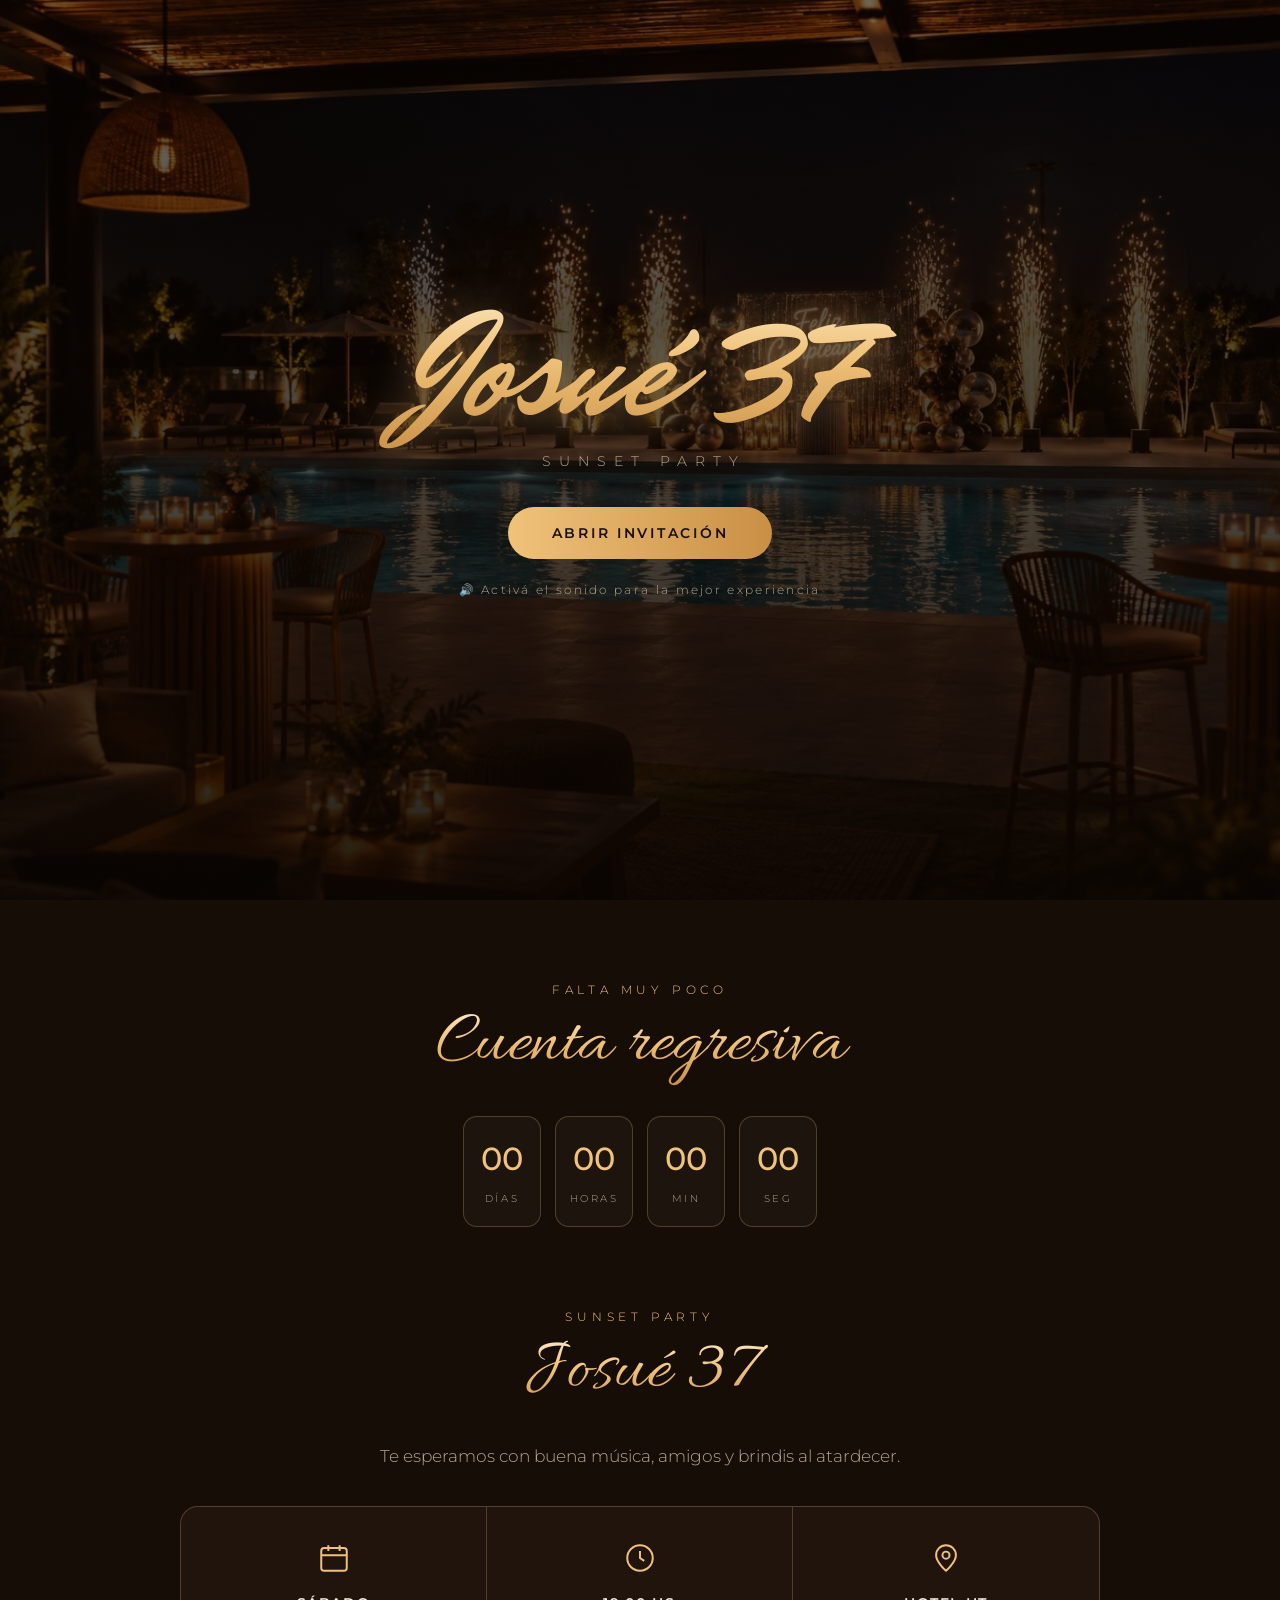
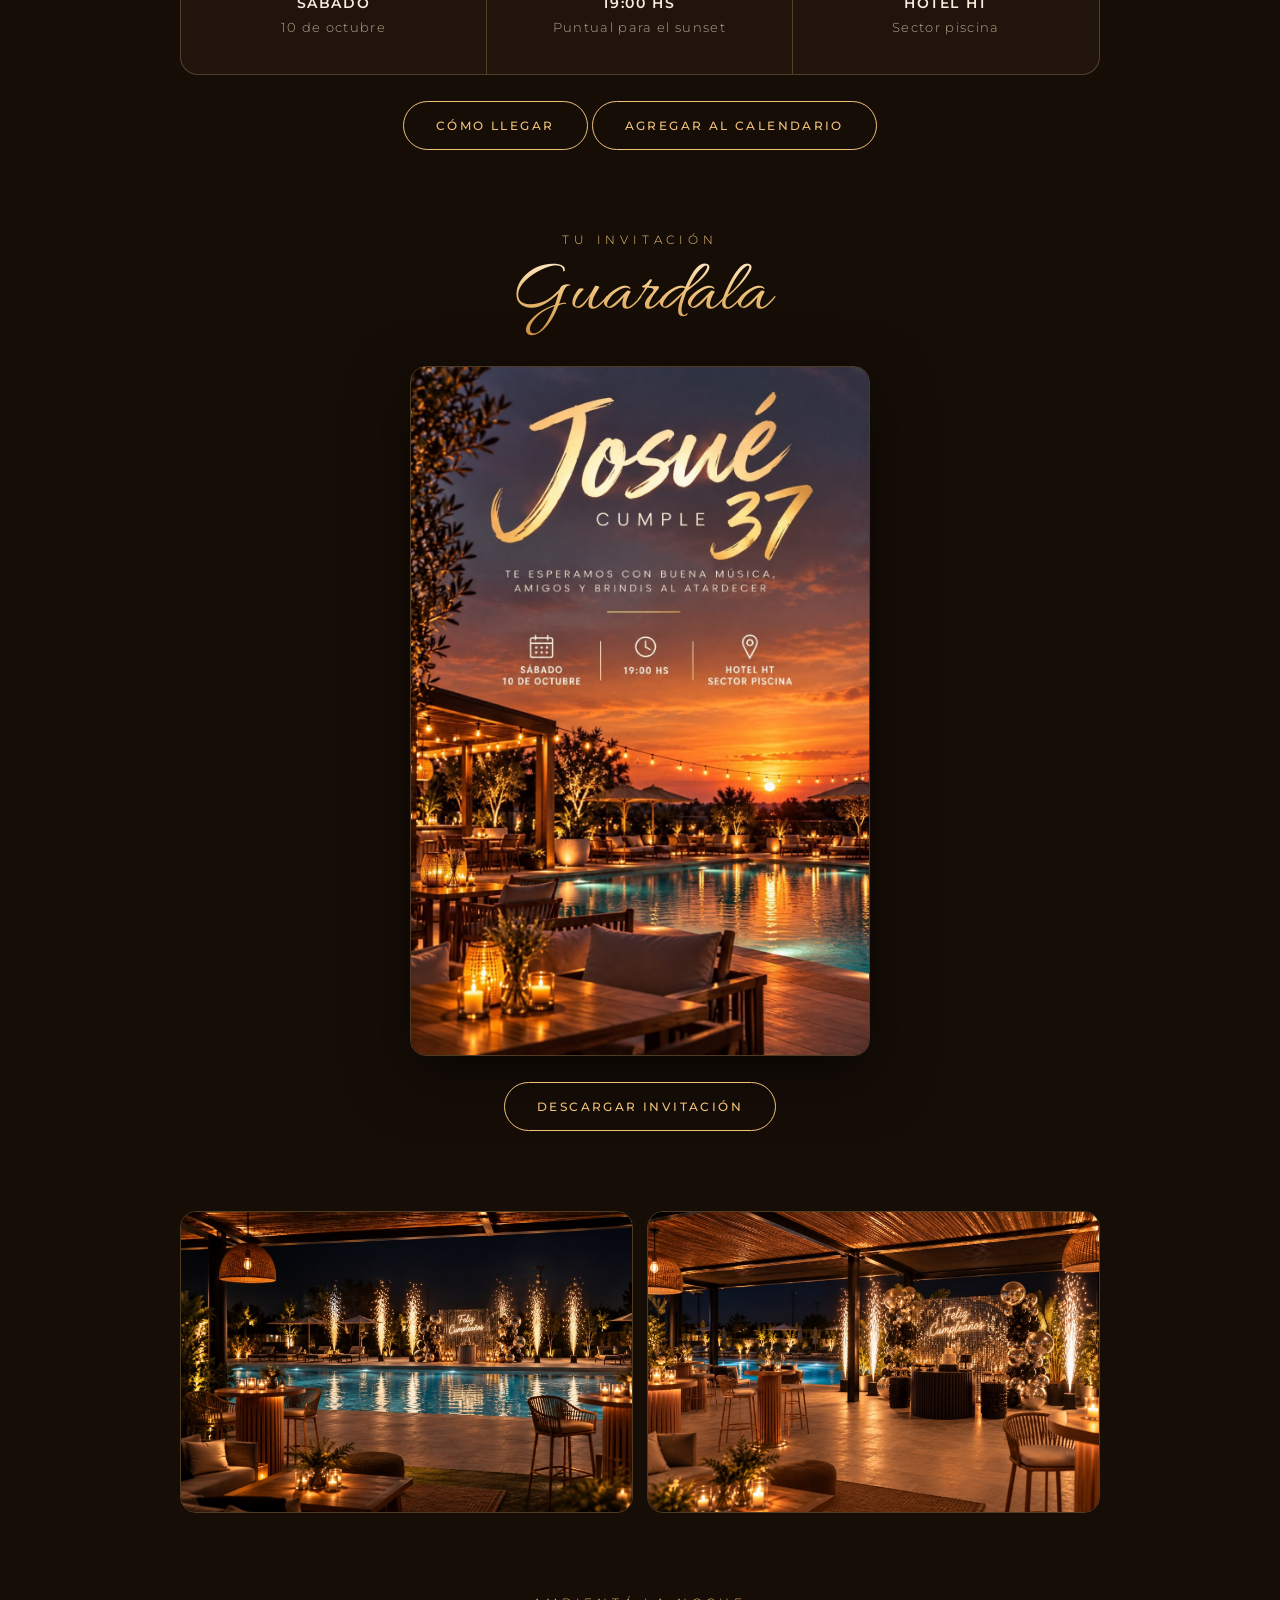
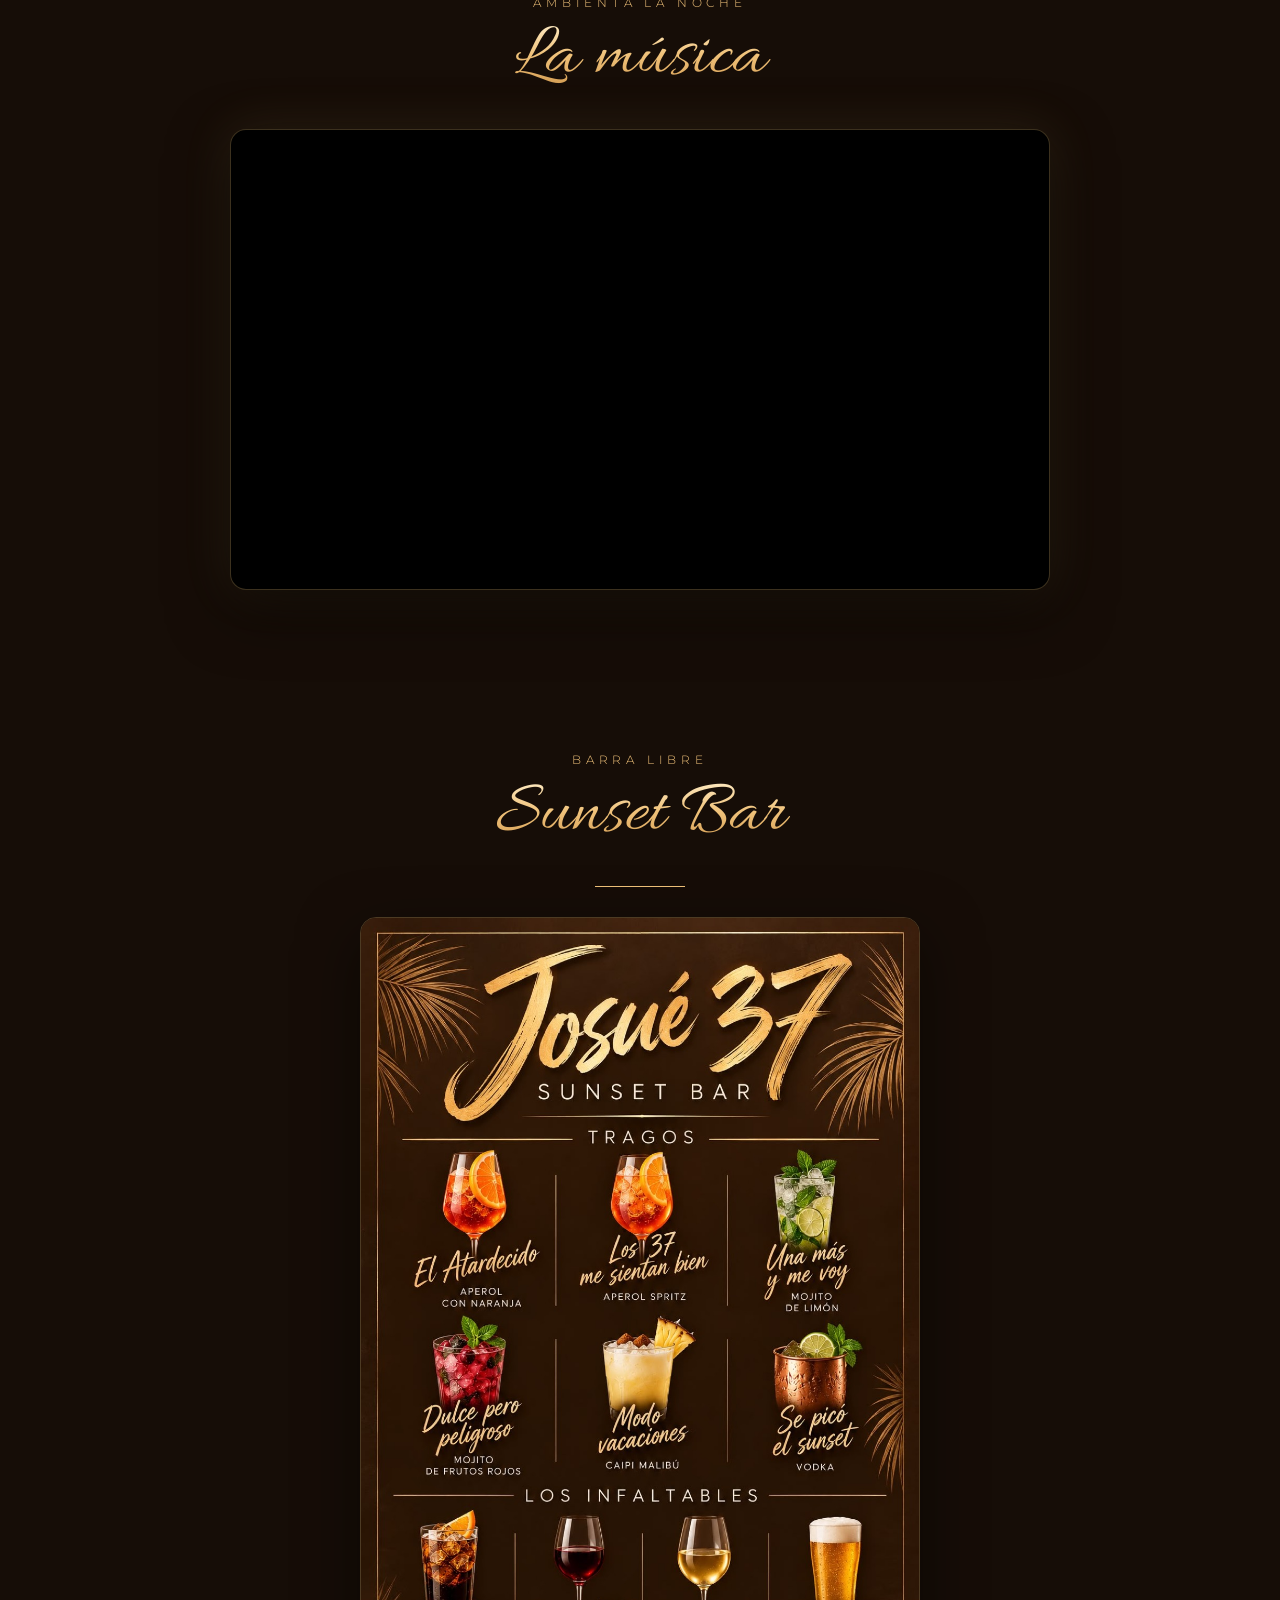
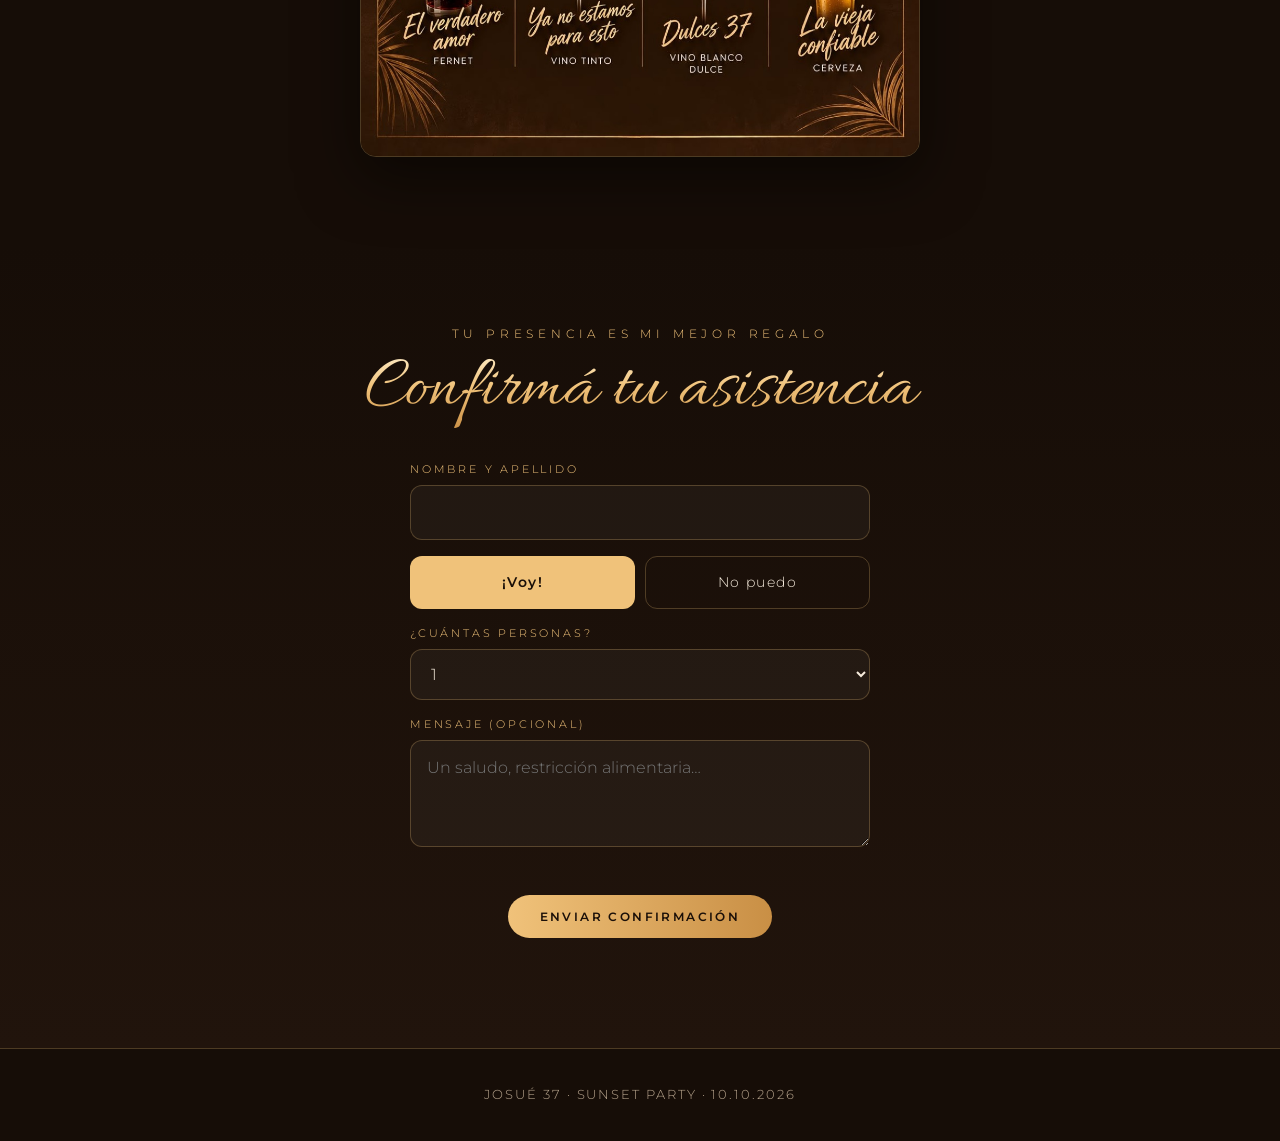
==== index.html @ cd0106f2 "Corrige recorte del título Josué 37 Co-Authored-By: Claude Sonnet 5.5 <noreply@anthropic.com>" ====
<!doctype html>
<html lang="es">
<head>
<meta charset="utf-8">
<meta name="viewport" content="width=device-width,initial-scale=1">
<title>Josué 37 — Sunset Party</title>
<meta name="description" content="Josué cumple 37. Sábado 10 de octubre, 19:00 hs, Hotel HT sector piscina. Confirmá tu asistencia.">
<meta property="og:title" content="Josué cumple 37 · Sunset Party">
<meta property="og:description" content="Sábado 10 de octubre · 19:00 hs · Hotel HT, sector piscina. Buena música, amigos y brindis al atardecer.">
<meta property="og:image" content="https://celebridades.josuezerda.com.ar/img/invitacion.jpg">
<meta name="theme-color" content="#1a0f08">
<link rel="icon" href="img/invitacion.jpg">
<link rel="preconnect" href="https://fonts.googleapis.com">
<link href="https://fonts.googleapis.com/css2?family=Montserrat:wght@300;400;500;600&family=Playfair+Display:ital@1&family=Allura&family=Mr+Dafoe&display=swap" rel="stylesheet">
<style>
:root{--bg:#160d07;--bg2:#21140c;--gold:#f0c27a;--gold2:#c98f45;--tx:#f6ebdc;--mut:#b8a58e;--line:rgba(240,194,122,.25)}
*{box-sizing:border-box;margin:0}
html{scroll-behavior:smooth}
body{background:var(--bg);color:var(--tx);font-family:'Montserrat',sans-serif;font-weight:300;line-height:1.6;overflow-x:hidden}
.script{font-family:'Allura',cursive;font-weight:400}
.gold{background:linear-gradient(180deg,#fff0cf,var(--gold) 45%,var(--gold2));-webkit-background-clip:text;background-clip:text;color:transparent}
.wrap{max-width:960px;margin:0 auto;padding:0 20px}
/* Hero */
.hero{position:relative;min-height:100svh;display:grid;place-items:center;text-align:center;overflow:hidden;background:#000}
.hero .bg{position:absolute;inset:-4%;background:linear-gradient(rgba(10,5,2,.45),rgba(10,5,2,.7)),url(img/pileta.jpg) center/cover;animation:kb 22s ease-in-out infinite alternate}
@keyframes kb{to{transform:scale(1.12) translate(-1.5%,1%)}}
.hero .in{position:relative;padding:20px}
.spark{position:absolute;inset:0;pointer-events:none}
.t1{font-family:'Mr Dafoe',cursive;font-size:clamp(5rem,22vw,11rem);line-height:1;display:inline-block;padding:.3em .45em .15em .3em;margin:-.3em -.45em -.15em -.3em;filter:drop-shadow(0 4px 24px rgba(240,194,122,.45));clip-path:inset(-10% 100% -10% -10%);animation:wipe 2.4s .4s cubic-bezier(.6,.1,.2,1) forwards}
@keyframes wipe{to{clip-path:inset(-10% -10% -10% -10%)}}
.t2{display:inline-block;padding:.2em .4em .2em .3em;margin:-.2em -.4em -.2em -.3em;font-family:'Mr Dafoe',cursive;font-size:clamp(6rem,26vw,13rem);line-height:.7;margin-top:-.05em;opacity:0;transform:scale(2.2) rotate(-8deg);filter:blur(12px);animation:pop 1.2s 2.5s cubic-bezier(.2,.9,.3,1.2) forwards,glow 3.5s 3.8s ease-in-out infinite}
@keyframes pop{to{opacity:1;transform:none;filter:blur(0)}}
@keyframes glow{50%{filter:drop-shadow(0 0 22px rgba(240,194,122,.8))}}
.t3{letter-spacing:.7em;text-transform:uppercase;font-size:clamp(.8rem,3vw,1.1rem);margin-top:26px;opacity:0;animation:fade 1.2s 3.4s forwards}
.t4{max-width:480px;line-height:1.9;margin:14px auto 0;color:var(--mut);letter-spacing:.2em;text-transform:uppercase;font-size:.72rem;opacity:0;animation:fade 1.2s 4s forwards}
@keyframes fade{from{transform:translateY(14px)}to{opacity:1;transform:none}}
.hero .scroll{position:absolute;bottom:18px;left:50%;transform:translateX(-50%);color:var(--gold);font-size:.7rem;letter-spacing:.3em;text-transform:uppercase;animation:bob 2s infinite}
@keyframes bob{50%{transform:translate(-50%,6px)}}
.poster{width:100%;max-width:460px;border-radius:16px;border:1px solid var(--line);box-shadow:0 20px 60px rgba(0,0,0,.55);display:block;margin:0 auto}
@media(prefers-reduced-motion:reduce){.t1,.t2,.t3,.t4,.hero .bg{animation:none;clip-path:none;opacity:1;transform:none;filter:none}}
section{padding:80px 0;text-align:center}
.eyebrow{letter-spacing:.4em;text-transform:uppercase;font-size:.75rem;color:var(--gold)}
h2{font-family:'Allura',cursive;font-weight:400;font-size:clamp(3rem,9vw,4.6rem);line-height:1.1;margin:6px 0 30px}
.line{width:90px;height:1px;background:var(--gold);margin:0 auto 30px}
/* Countdown */
.count{display:flex;justify-content:center;gap:14px;flex-wrap:wrap}
.count div{min-width:78px;padding:16px 8px;border:1px solid var(--line);border-radius:14px;background:rgba(255,255,255,.03)}
.count b{display:block;font-size:2rem;font-weight:500;color:var(--gold)}
.count span{font-size:.65rem;letter-spacing:.25em;text-transform:uppercase;color:var(--mut)}
/* Info */
.info{display:grid;grid-template-columns:repeat(3,1fr);gap:0;border:1px solid var(--line);border-radius:18px;overflow:hidden;background:var(--bg2)}
.info div{padding:34px 16px;border-right:1px solid var(--line)}
.info div:last-child{border:0}
.info svg{width:34px;height:34px;stroke:var(--gold);fill:none;stroke-width:1.4;margin-bottom:10px}
.info b{display:block;font-weight:600;letter-spacing:.12em;text-transform:uppercase;font-size:.85rem}
.info small{color:var(--mut);letter-spacing:.1em}
.btn{display:inline-block;margin-top:26px;padding:14px 32px;border-radius:99px;border:1px solid var(--gold);color:var(--gold);letter-spacing:.2em;text-transform:uppercase;font-size:.75rem;font-weight:500;background:none;cursor:pointer;font-family:inherit;transition:.25s;text-decoration:none}
.btn:hover{background:var(--gold);color:#1a0f08}
.btn.fill{background:linear-gradient(90deg,var(--gold),var(--gold2));color:#1a0f08;border:0;font-weight:600}
.lead{max-width:560px;margin:0 auto;color:var(--mut);font-size:1.05rem}
/* Gallery */
.gal{display:grid;grid-template-columns:1fr 1fr;gap:14px}
.gal img{width:100%;height:100%;object-fit:cover;border-radius:16px;border:1px solid var(--line);aspect-ratio:3/2}
/* Menu */
.menu img{width:100%;max-width:560px;border-radius:16px;border:1px solid var(--line);box-shadow:0 20px 60px rgba(0,0,0,.5);cursor:zoom-in}
/* RSVP */
.rsvp{background:linear-gradient(180deg,var(--bg),var(--bg2))}
form{max-width:460px;margin:0 auto;text-align:left;display:grid;gap:16px}
label{font-size:.7rem;letter-spacing:.25em;text-transform:uppercase;color:var(--gold)}
input,select,textarea{width:100%;margin-top:6px;padding:14px 16px;border-radius:12px;border:1px solid var(--line);background:rgba(255,255,255,.04);color:var(--tx);font:inherit;font-size:1rem}
input:focus,select:focus,textarea:focus{outline:0;border-color:var(--gold)}
select option{background:#21140c}
.hp{position:absolute;left:-9999px}
.seg{display:grid;grid-template-columns:1fr 1fr;gap:10px}
.seg label{margin:0;cursor:pointer}
.seg input{display:none}
.seg span{display:block;text-align:center;padding:14px;border:1px solid var(--line);border-radius:12px;color:var(--tx);letter-spacing:.1em;text-transform:none;font-size:.9rem}
.seg input:checked+span{background:var(--gold);color:#1a0f08;font-weight:600}
#msg{text-align:center;min-height:1.5em;margin-top:6px}
.ok{color:#9be3a8}.err{color:#ff9d8a}
footer{padding:36px 20px;text-align:center;color:var(--mut);font-size:.8rem;letter-spacing:.15em;border-top:1px solid var(--line)}
.rv{opacity:0;transform:translateY(26px);transition:.9s}.rv.on{opacity:1;transform:none}
dialog{border:0;background:transparent;max-width:96vw;max-height:96vh;padding:0}dialog::backdrop{background:rgba(0,0,0,.9)}dialog img{max-width:96vw;max-height:96vh;display:block}
@media(max-width:640px){.info{grid-template-columns:1fr}.info div{border-right:0;border-bottom:1px solid var(--line)}.gal{grid-template-columns:1fr}}

/* Entrada */
body.lock{overflow:hidden}
#gate{position:fixed;inset:0;z-index:100;display:grid;place-items:center;text-align:center;background:linear-gradient(rgba(10,5,2,.6),rgba(10,5,2,.88)),url(img/pileta.jpg) center/cover;transition:opacity 1s,visibility 1s}
#gate.out{opacity:0;visibility:hidden}
#gate .g1{display:inline-block;padding:.2em .4em .1em .3em;margin:-.2em -.4em -.1em -.3em;font-family:'Mr Dafoe';font-size:clamp(4.5rem,20vw,9rem);line-height:1;filter:drop-shadow(0 4px 24px rgba(240,194,122,.45))}
#gate .g2{letter-spacing:.6em;font-size:.85rem;color:var(--mut);text-transform:uppercase;margin:6px 0 34px;padding-left:.6em}
#gate .btn{margin:0;padding:18px 44px;font-size:.85rem;animation:pulse 2.2s infinite}
@keyframes pulse{0%{box-shadow:0 0 0 0 rgba(240,194,122,.55)}70%{box-shadow:0 0 0 22px rgba(240,194,122,0)}100%{box-shadow:0 0 0 0 rgba(240,194,122,0)}}
#gate small{display:block;margin-top:22px;color:var(--mut);font-size:.72rem;letter-spacing:.2em}
body:not(.go) .hero .in *{animation-play-state:paused!important}
body:not(.go) .hero .bg{animation-play-state:paused}
/* Partículas laterales */
#side{position:fixed;inset:0;width:100%;height:100%;pointer-events:none;z-index:5}
/* Video */
.vid{position:relative;max-width:820px;margin:0 auto;aspect-ratio:16/9;border-radius:16px;overflow:hidden;border:1px solid var(--line);box-shadow:0 20px 60px rgba(0,0,0,.55),0 0 50px rgba(240,194,122,.12);background:#000}
.vid #yt,.vid iframe{position:absolute;inset:0;width:100%;height:100%;pointer-events:none}
.vid .shield{position:absolute;inset:0;z-index:5;background:transparent;touch-action:none;-webkit-tap-highlight-color:transparent;cursor:default}
.vid{-webkit-user-select:none;user-select:none;-webkit-touch-callout:none}
/* Botón sonido */
#snd{position:fixed;right:16px;bottom:16px;z-index:60;width:52px;height:52px;border-radius:50%;border:1px solid var(--gold);background:rgba(22,13,7,.78);backdrop-filter:blur(8px);cursor:pointer;display:none;place-items:center;transition:.25s}
#snd.show{display:grid}
#snd:hover{background:var(--gold)}#snd:hover svg{stroke:#1a0f08}
#snd svg{width:24px;height:24px;stroke:var(--gold);fill:none;stroke-width:1.7;stroke-linecap:round;stroke-linejoin:round}
#snd .off{display:none}#snd.muted .on{display:none}#snd.muted .off{display:block}

/* Móvil */
@media(max-width:640px){
 section{padding:56px 0}
 .wrap{padding:0 16px}
 .t1{font-size:clamp(6rem,34vw,9rem)}
 .t2{font-size:clamp(7rem,40vw,11rem)}
 .t3{letter-spacing:.5em;margin-top:18px}
 .t4{font-size:.68rem;letter-spacing:.14em}
 .count{gap:8px;flex-wrap:nowrap}
 .count div{min-width:0;flex:1;padding:14px 4px}
 .count b{font-size:1.6rem}.count span{font-size:.58rem;letter-spacing:.15em}
 .btn{padding:14px 26px}
 .info div{padding:26px 16px}
 .poster{max-width:100%}
 .vid{border-radius:12px}
 #gate .g2{letter-spacing:.45em}
 #gate .btn{padding:18px 38px}
 #snd{right:max(14px,env(safe-area-inset-right));bottom:max(14px,env(safe-area-inset-bottom));width:48px;height:48px}
 footer{padding-bottom:90px}
 h2{margin-bottom:22px}
}
@media(max-width:360px){.count b{font-size:1.35rem}.t4{letter-spacing:.08em}}
.hero{min-height:100vh;min-height:100svh}
body{-webkit-text-size-adjust:100%}
</style>
</head>
<body class="lock">
<div id="gate">
  <div>
    <div class="g1 gold">Josué 37</div>
    <div class="g2">Sunset Party</div>
    <button class="btn fill" id="open" type="button">Abrir invitación</button>
    <small>🔊 Activá el sonido para la mejor experiencia</small>
  </div>
</div>
<canvas id="side"></canvas>
<button id="snd" type="button" aria-label="Silenciar o activar sonido">
  <svg class="on" viewBox="0 0 24 24"><path d="M11 5 6 9H3v6h3l5 4z"/><path d="M15.5 8.5a5 5 0 0 1 0 7M18.5 5.5a9 9 0 0 1 0 13"/></svg>
  <svg class="off" viewBox="0 0 24 24"><path d="M11 5 6 9H3v6h3l5 4z"/><path d="m22 9-6 6m0-6 6 6"/></svg>
</button>

<header class="hero">
  <div class="bg"></div><canvas class="spark" id="spark"></canvas>
  <div class="in">
    <h1 style="font-weight:400">
      <span class="t1 gold">Josué</span>
      <span class="t2 gold">37</span>
    </h1>
    <div class="t3">Cumple</div>
    <div class="t4">Sábado 10 de octubre · 19:00 hs<br>Hotel HT · Sector piscina</div>
  </div>
  <div class="scroll">Deslizá ↓</div>
</header>

<section class="rv">
  <div class="wrap">
    <div class="eyebrow">Falta muy poco</div>
    <h2 class="gold">Cuenta regresiva</h2>
    <div class="count" id="count"><div><b>--</b><span>días</span></div><div><b>--</b><span>horas</span></div><div><b>--</b><span>min</span></div><div><b>--</b><span>seg</span></div></div>
  </div>
</section>

<section class="rv" style="padding-top:0">
  <div class="wrap">
    <div class="eyebrow">Sunset Party</div>
    <h2 class="gold">Josué 37</h2>
    <p class="lead" style="margin-bottom:36px">Te esperamos con buena música, amigos y brindis al atardecer.</p>
    <div class="info">
      <div><svg viewBox="0 0 24 24"><rect x="3" y="5" width="18" height="16" rx="2"/><path d="M3 10h18M8 3v4M16 3v4"/></svg><b>Sábado</b><small>10 de octubre</small></div>
      <div><svg viewBox="0 0 24 24"><circle cx="12" cy="12" r="9"/><path d="M12 7v5l3 2"/></svg><b>19:00 hs</b><small>Puntual para el sunset</small></div>
      <div><svg viewBox="0 0 24 24"><path d="M12 21s7-6.2 7-11a7 7 0 0 0-14 0c0 4.8 7 11 7 11z"/><circle cx="12" cy="10" r="2.5"/></svg><b>Hotel HT</b><small>Sector piscina</small></div>
    </div>
    <a class="btn" href="https://www.google.com/maps/search/?api=1&query=Hotel+HT+Santiago+del+Estero" target="_blank" rel="noopener">Cómo llegar</a>
    <a class="btn" id="cal" href="#">Agregar al calendario</a>
  </div>
</section>

<section class="rv" style="padding-top:0">
  <div class="wrap">
    <div class="eyebrow">Tu invitación</div>
    <h2 class="gold">Guardala</h2>
    <img class="poster" src="img/invitacion.jpg" alt="Invitación: Josué cumple 37, sábado 10 de octubre, 19:00 hs, Hotel HT sector piscina">
    <a class="btn" href="img/invitacion.jpg" download="invitacion-josue-37.jpg">Descargar invitación</a>
  </div>
</section>

<section class="rv" style="padding-top:0">
  <div class="wrap">
    <div class="gal"><img src="img/pileta.jpg" alt="Sector piscina de noche" loading="lazy"><img src="img/salon.jpg" alt="Ambientación del cumpleaños" loading="lazy"></div>
  </div>
</section>

<section class="rv" style="padding-top:0">
  <div class="wrap">
    <div class="eyebrow">Ambientá la noche</div>
    <h2 class="gold">La música</h2>
    <div class="vid" id="vidbox" aria-hidden="true"><div id="yt"></div><div class="shield" id="shield"></div></div>
  </div>
</section>

<section class="rv menu">
  <div class="wrap">
    <div class="eyebrow">Barra libre</div>
    <h2 class="gold">Sunset Bar</h2>
    <div class="line"></div>
    <img src="img/menu.jpg" alt="Carta de tragos del Sunset Bar" id="menuimg" loading="lazy">
  </div>
</section>

<section class="rv rsvp" id="rsvp">
  <div class="wrap">
    <div class="eyebrow">Tu presencia es mi mejor regalo</div>
    <h2 class="gold">Confirmá tu asistencia</h2>
    <form id="f" novalidate>
      <div class="hp"><label>No completar<input name="web" tabindex="-1" autocomplete="off"></label></div>
      <label>Nombre y apellido<input name="nombre" required maxlength="80" autocomplete="name"></label>
      <div class="seg">
        <label><input type="radio" name="asiste" value="si" checked><span>¡Voy!</span></label>
        <label><input type="radio" name="asiste" value="no"><span>No puedo</span></label>
      </div>
      <label id="gl">¿Cuántas personas?
        <select name="personas"><option>1</option><option>2</option><option>3</option><option>4</option><option>5</option></select>
      </label>
      <label>Mensaje (opcional)<textarea name="mensaje" rows="3" maxlength="300" placeholder="Un saludo, restricción alimentaria…"></textarea></label>
      <div style="text-align:center"><button class="btn fill" id="send" type="submit">Enviar confirmación</button><div id="msg" role="status"></div></div>
    </form>
  </div>
</section>

<footer>JOSUÉ 37 · SUNSET PARTY · 10.10.2026</footer>
<dialog id="dlg"><img id="dimg" alt=""></dialog>

<script>
const T=new Date('2026-10-10T19:00:00-03:00');
const cEl=document.querySelectorAll('#count b');
function tick(){let d=Math.max(0,T-Date.now());const v=[d/864e5,d/36e5%24,d/6e4%60,d/1e3%60].map(x=>String(Math.floor(x)).padStart(2,'0'));cEl.forEach((e,i)=>e.textContent=v[i])}
tick();setInterval(tick,1000);
// ===== Entrada + música =====
const VID='FxDMMeWK1ZE',START=0;let yt=null,ytReady=false,wantPlay=false;
const tag=document.createElement('script');tag.src='https://www.youtube.com/iframe_api';document.head.appendChild(tag);
window.onYouTubeIframeAPIReady=()=>{yt=new YT.Player('yt',{videoId:VID,playerVars:{controls:0,disablekb:1,fs:0,rel:0,modestbranding:1,iv_load_policy:3,playsinline:1,start:START,loop:1,playlist:VID,cc_load_policy:0},
events:{onReady:()=>{ytReady=true;const fr=document.querySelector('#vidbox iframe');if(fr){fr.setAttribute('tabindex','-1');fr.setAttribute('aria-hidden','true')}if(wantPlay){yt.unMute();yt.playVideo()}},onError:()=>{document.getElementById('vidbox').closest('section').style.display='none';snd.classList.remove('show')},
onStateChange:e=>{if(wantPlay&&(e.data===YT.PlayerState.PAUSED||e.data===YT.PlayerState.ENDED))yt.playVideo()}}})};
const snd=document.getElementById('snd');
// Bloqueo total del video: ningún toque llega al reproductor ni al resto de la página
const sh=document.getElementById('shield');
['click','dblclick','mousedown','mouseup','touchstart','touchend','touchmove','pointerdown','pointerup','contextmenu','dragstart'].forEach(ev=>sh.addEventListener(ev,e=>{e.preventDefault();e.stopPropagation()},{passive:false}));
// El video siempre se reproduce: si se pausa, termina o el navegador lo frena, se retoma
const keep=()=>{if(!wantPlay||!ytReady)return;try{const s=yt.getPlayerState();if(s!==YT.PlayerState.PLAYING&&s!==YT.PlayerState.BUFFERING)yt.playVideo()}catch(e){}};
setInterval(keep,1200);document.addEventListener('visibilitychange',()=>{if(!document.hidden)keep()});
document.getElementById('open').addEventListener('click',()=>{
  wantPlay=true;if(ytReady){yt.unMute();yt.setVolume(80);yt.playVideo()}
  document.body.classList.remove('lock');document.body.classList.add('go');
  document.getElementById('gate').classList.add('out');snd.classList.add('show');burst();
});
snd.addEventListener('click',()=>{if(!ytReady)return;const m=yt.isMuted();m?yt.unMute():yt.mute();snd.classList.toggle('muted',!m)});
// ===== Partículas doradas laterales =====
const sc=document.getElementById('side'),sx=sc.getContext('2d');let SW,SH,SP=[],B=[];
const sr=()=>{const d=devicePixelRatio||1;SW=innerWidth;SH=innerHeight;sc.width=SW*d;sc.height=SH*d;sx.setTransform(d,0,0,d,0,0)};sr();addEventListener('resize',sr);
const edge=()=>{const l=Math.random()<.5,w=Math.min(SW*.22,220);return {x:l?Math.random()*w:SW-Math.random()*w,y:SH+Math.random()*40,v:.35+Math.random()*1.1,r:.7+Math.random()*2.2,a:Math.random()*6,s:Math.random()<.18}};
const nP=SW<700?28:55;for(let i=0;i<nP;i++){const p=edge();p.y=Math.random()*SH;SP.push(p)}
function burst(){for(let i=0;i<90;i++){const a=Math.random()*Math.PI*2,v=2+Math.random()*7;B.push({x:SW/2,y:SH/2,vx:Math.cos(a)*v,vy:Math.sin(a)*v-2,l:1,r:1+Math.random()*2.4})}}
function star(x,y,r,al){sx.fillStyle=`rgba(255,240,207,${al})`;sx.beginPath();sx.moveTo(x,y-r*3);sx.lineTo(x+r*.6,y-r*.6);sx.lineTo(x+r*3,y);sx.lineTo(x+r*.6,y+r*.6);sx.lineTo(x,y+r*3);sx.lineTo(x-r*.6,y+r*.6);sx.lineTo(x-r*3,y);sx.lineTo(x-r*.6,y-r*.6);sx.fill()}
(function loop(){sx.clearRect(0,0,SW,SH);
for(const p of SP){p.y-=p.v;p.a+=.03;p.x+=Math.sin(p.a)*.35;if(p.y<-20)Object.assign(p,edge());const al=.25+.55*Math.abs(Math.sin(p.a));
 if(p.s)star(p.x,p.y,p.r,al);else{sx.fillStyle=`rgba(240,194,122,${al})`;sx.shadowColor='rgba(240,194,122,.8)';sx.shadowBlur=8;sx.beginPath();sx.arc(p.x,p.y,p.r,0,7);sx.fill();sx.shadowBlur=0}}
for(let i=B.length-1;i>=0;i--){const b=B[i];b.x+=b.vx;b.y+=b.vy;b.vy+=.12;b.vx*=.985;b.l-=.012;if(b.l<=0){B.splice(i,1);continue}sx.fillStyle=`rgba(240,194,122,${b.l})`;sx.beginPath();sx.arc(b.x,b.y,b.r,0,7);sx.fill()}
requestAnimationFrame(loop)})();
// Chispas doradas
(()=>{const c=document.getElementById('spark'),x=c.getContext('2d');let W,H,P=[];
const rs=()=>{W=c.width=c.offsetWidth;H=c.height=c.offsetHeight};rs();addEventListener('resize',rs);
const mk=()=>({x:Math.random()*W,y:H+10,v:.4+Math.random()*1.2,r:.6+Math.random()*1.8,a:Math.random()*6});
for(let i=0;i<60;i++){const p=mk();p.y=Math.random()*H;P.push(p)}
(function f(){x.clearRect(0,0,W,H);for(const p of P){p.y-=p.v;p.a+=.03;p.x+=Math.sin(p.a)*.4;if(p.y<-10)Object.assign(p,mk());
x.fillStyle=`rgba(240,194,122,${.25+.5*Math.abs(Math.sin(p.a))})`;x.beginPath();x.arc(p.x,p.y,p.r,0,7);x.fill()}requestAnimationFrame(f)})()})();
// Calendario (.ics)
document.getElementById('cal').addEventListener('click',e=>{e.preventDefault();
const ics=['BEGIN:VCALENDAR','VERSION:2.0','BEGIN:VEVENT','DTSTART:20261010T220000Z','DTEND:20261011T040000Z','SUMMARY:Josué 37 · Sunset Party','LOCATION:Hotel HT - Sector piscina','DESCRIPTION:Buena música, amigos y brindis al atardecer.','END:VEVENT','END:VCALENDAR'].join('\r\n');
const a=document.createElement('a');a.href=URL.createObjectURL(new Blob([ics],{type:'text/calendar'}));a.download='josue-37.ics';a.click()});
// Zoom carta
document.getElementById('menuimg').onclick=e=>{dimg.src=e.target.src;dlg.showModal()};dlg.onclick=()=>dlg.close();
// Form
const f=document.getElementById('f'),msg=document.getElementById('msg'),btn=document.getElementById('send');
f.asiste.forEach?.call(f.asiste,r=>r.addEventListener('change',()=>gl.style.display=f.asiste.value==='no'?'none':''));
f.addEventListener('submit',async e=>{e.preventDefault();
if(!f.nombre.value.trim()){msg.className='err';msg.textContent='Escribí tu nombre.';return}
btn.disabled=true;msg.className='';msg.textContent='Enviando…';
try{const r=await fetch('/api/rsvp',{method:'POST',headers:{'Content-Type':'application/json'},body:JSON.stringify(Object.fromEntries(new FormData(f)))});
const j=await r.json();if(!r.ok)throw new Error(j.error||'Error');
msg.className='ok';msg.textContent=f.asiste.value==='si'?'¡Confirmado! Te esperamos 🥂':'Gracias por avisar. ¡Te vamos a extrañar!';f.reset()}
catch(err){msg.className='err';msg.textContent='No se pudo enviar. Probá de nuevo en un momento.';btn.disabled=false}});
// Reveal
const io=new IntersectionObserver(es=>es.forEach(x=>{if(x.isIntersecting){x.target.classList.add('on');io.unobserve(x.target)}}),{threshold:.12});
document.querySelectorAll('.rv').forEach(el=>io.observe(el));
</script>
</body>
</html>
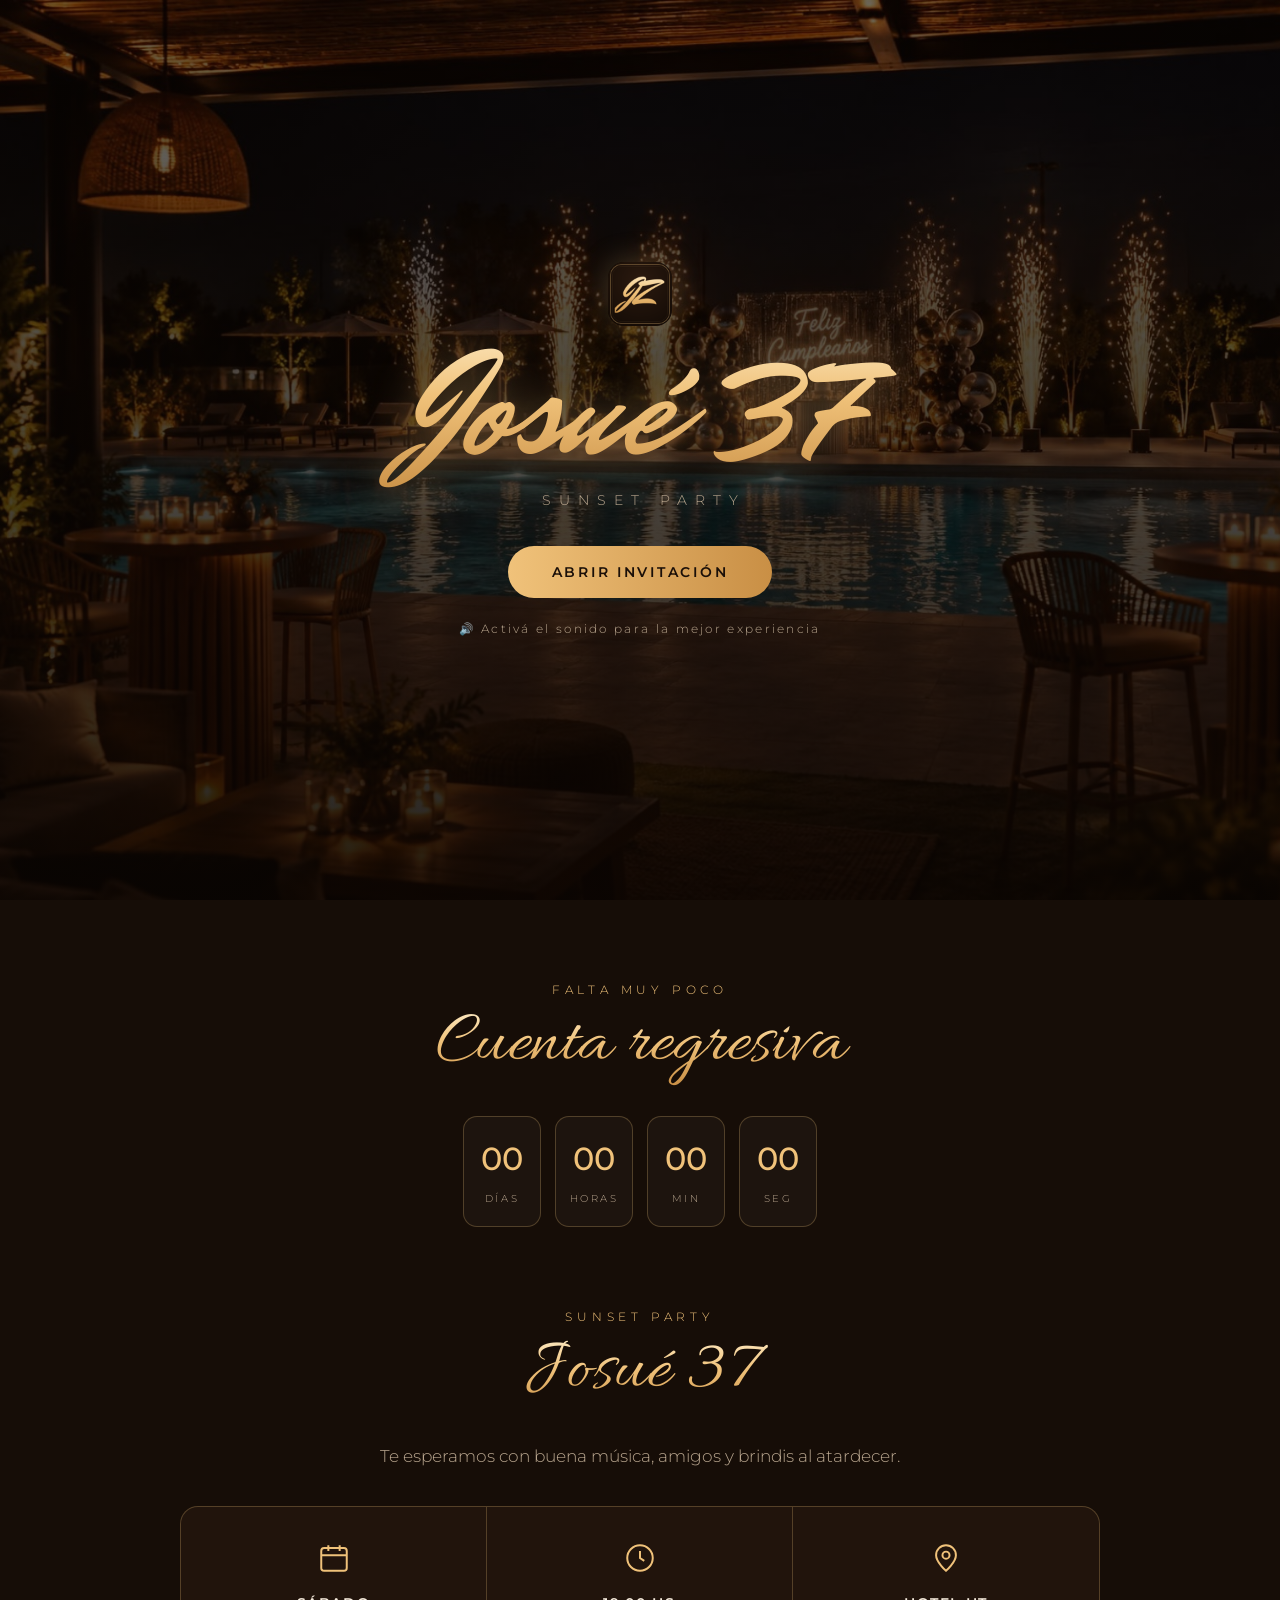
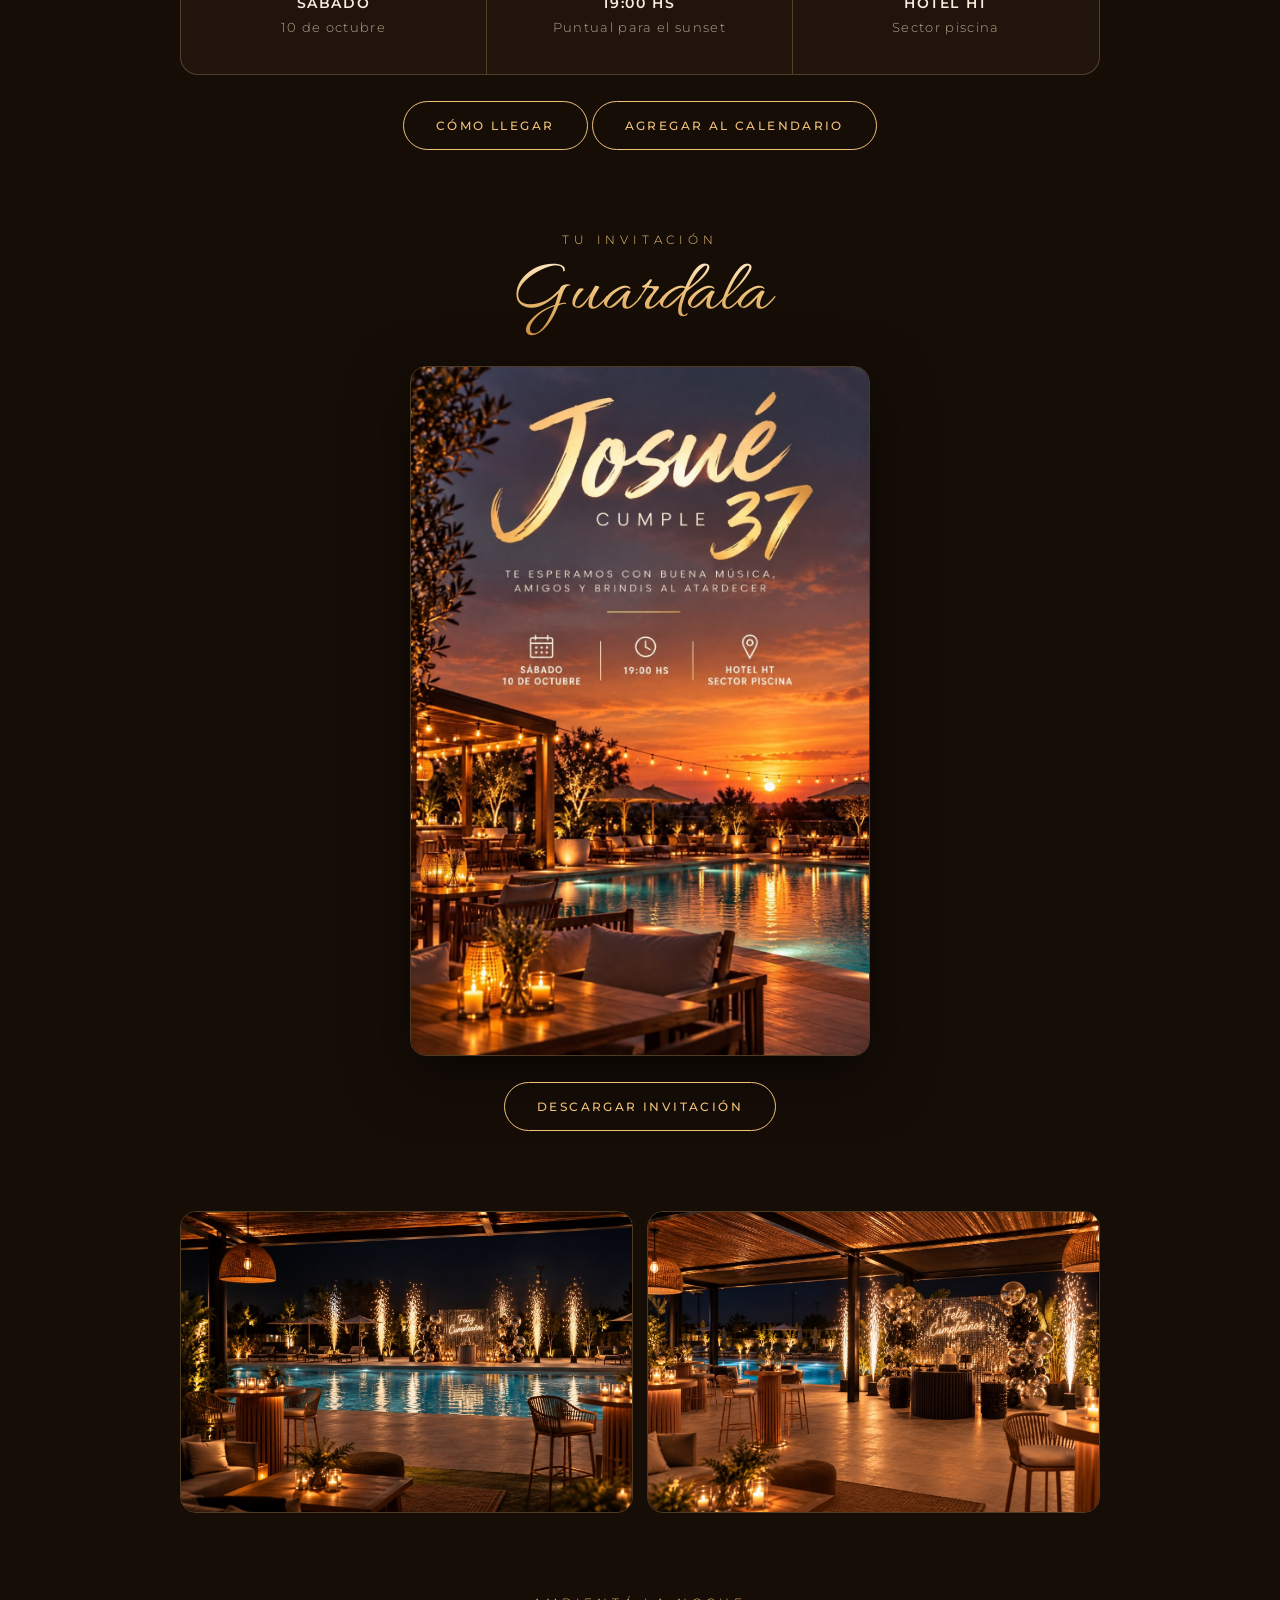
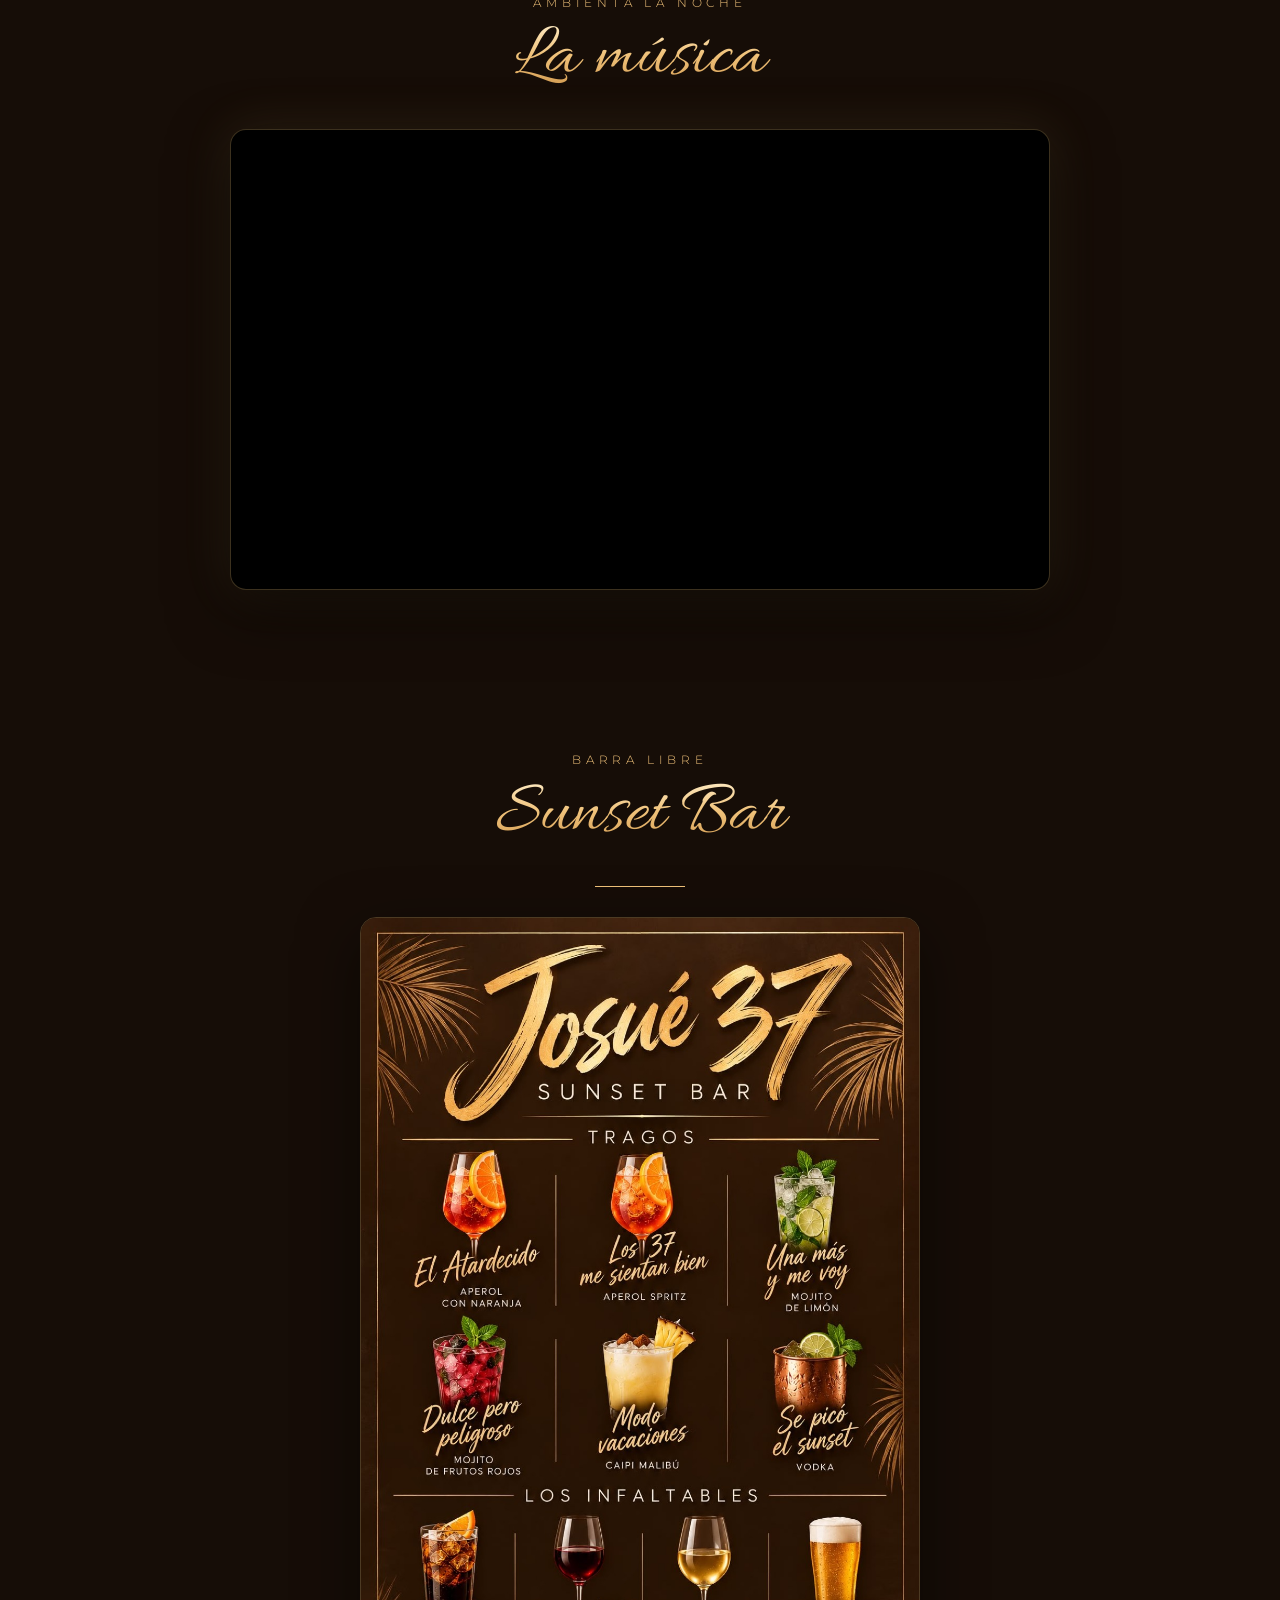
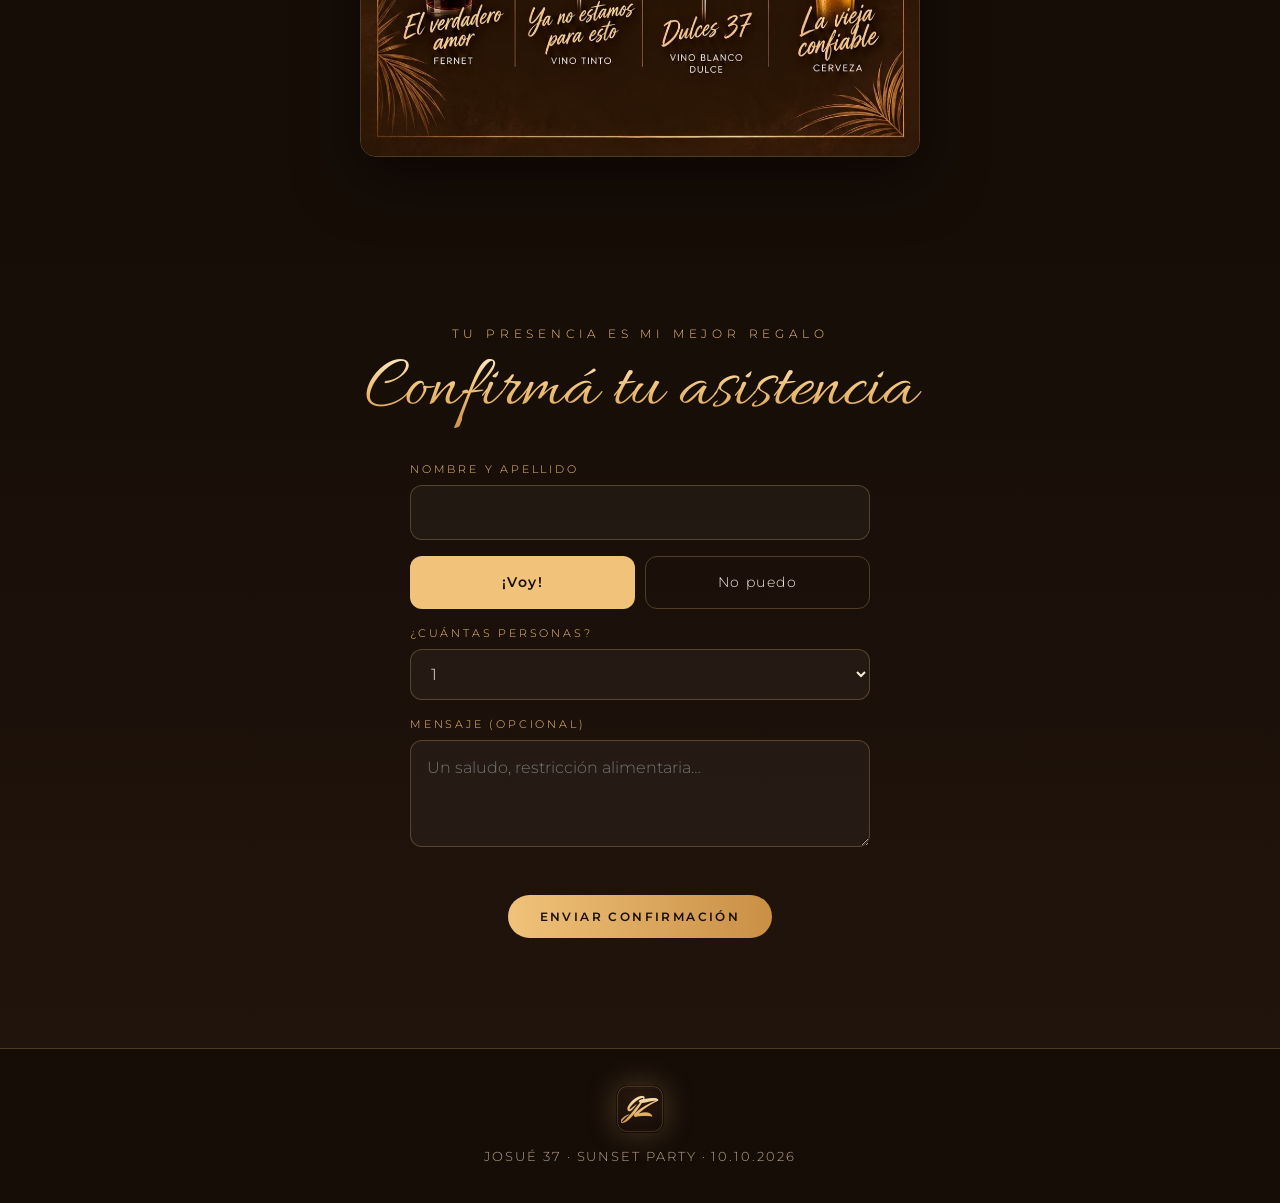
==== commit d89ad477: "Descarga y zoom de imágenes, isologotipo JZ, página de agradecimiento con link variable Co-Authored-" ====
--- a/index.html
+++ b/index.html
@@ -7,9 +7,11 @@
 <meta name="description" content="Josué cumple 37. Sábado 10 de octubre, 19:00 hs, Hotel HT sector piscina. Confirmá tu asistencia.">
 <meta property="og:title" content="Josué cumple 37 · Sunset Party">
 <meta property="og:description" content="Sábado 10 de octubre · 19:00 hs · Hotel HT, sector piscina. Buena música, amigos y brindis al atardecer.">
-<meta property="og:image" content="https://celebridades.josuezerda.com.ar/img/invitacion.jpg">
+<meta property="og:image" content="https://37.josuezerda.com.ar/img/invitacion.jpg">
 <meta name="theme-color" content="#1a0f08">
-<link rel="icon" href="img/invitacion.jpg">
+<link rel="icon" type="image/png" sizes="48x48" href="/img/jz-48.png">
+<link rel="icon" type="image/png" sizes="192x192" href="/img/jz-192.png">
+<link rel="apple-touch-icon" href="/img/apple-touch-icon.png">
 <link rel="preconnect" href="https://fonts.googleapis.com">
 <link href="https://fonts.googleapis.com/css2?family=Montserrat:wght@300;400;500;600&family=Playfair+Display:ital@1&family=Allura&family=Mr+Dafoe&display=swap" rel="stylesheet">
 <style>
@@ -80,7 +82,6 @@
 .ok{color:#9be3a8}.err{color:#ff9d8a}
 footer{padding:36px 20px;text-align:center;color:var(--mut);font-size:.8rem;letter-spacing:.15em;border-top:1px solid var(--line)}
 .rv{opacity:0;transform:translateY(26px);transition:.9s}.rv.on{opacity:1;transform:none}
-dialog{border:0;background:transparent;max-width:96vw;max-height:96vh;padding:0}dialog::backdrop{background:rgba(0,0,0,.9)}dialog img{max-width:96vw;max-height:96vh;display:block}
 @media(max-width:640px){.info{grid-template-columns:1fr}.info div{border-right:0;border-bottom:1px solid var(--line)}.gal{grid-template-columns:1fr}}
 
 /* Entrada */
@@ -132,11 +133,24 @@
 @media(max-width:360px){.count b{font-size:1.35rem}.t4{letter-spacing:.08em}}
 .hero{min-height:100vh;min-height:100svh}
 body{-webkit-text-size-adjust:100%}
+
+/* Lightbox */
+#lb{position:fixed;inset:0;z-index:200;background:rgba(5,3,1,.95);display:none;flex-direction:column}
+#lb.on{display:flex;animation:lbin .25s}@keyframes lbin{from{opacity:0}}
+#lbx{position:fixed;top:max(14px,env(safe-area-inset-top));right:14px;z-index:3;width:46px;height:46px;border-radius:50%;border:1px solid var(--gold);background:rgba(22,13,7,.85);color:var(--gold);font-size:1.2rem;cursor:pointer}
+.lbs{flex:1;overflow:auto;display:flex;padding:64px 12px 40px;-webkit-overflow-scrolling:touch}
+#lbi{margin:auto;max-width:100%;max-height:100%;object-fit:contain;cursor:zoom-in;border-radius:10px}
+#lb.z #lbi{max-width:none;max-height:none;width:220%;cursor:zoom-out}
+.lbh{position:fixed;bottom:12px;left:0;right:0;text-align:center;font-size:.7rem;letter-spacing:.2em;text-transform:uppercase;color:var(--mut);pointer-events:none}
+#lb.z .lbh{display:none}
+.menu img,.poster{-webkit-touch-callout:none}
+.jz{width:64px;height:64px;border-radius:16px;display:block;margin:0 auto 14px;box-shadow:0 0 30px rgba(240,194,122,.25)}
 </style>
 </head>
 <body class="lock">
 <div id="gate">
   <div>
+    <img class="jz" src="/img/jz-192.png" alt="JZ">
     <div class="g1 gold">Josué 37</div>
     <div class="g2">Sunset Party</div>
     <button class="btn fill" id="open" type="button">Abrir invitación</button>
@@ -189,8 +203,8 @@
   <div class="wrap">
     <div class="eyebrow">Tu invitación</div>
     <h2 class="gold">Guardala</h2>
-    <img class="poster" src="img/invitacion.jpg" alt="Invitación: Josué cumple 37, sábado 10 de octubre, 19:00 hs, Hotel HT sector piscina">
-    <a class="btn" href="img/invitacion.jpg" download="invitacion-josue-37.jpg">Descargar invitación</a>
+    <img class="poster" data-zoom style="cursor:zoom-in" src="img/invitacion.jpg" alt="Invitación: Josué cumple 37, sábado 10 de octubre, 19:00 hs, Hotel HT sector piscina">
+    <a class="btn" id="dl" href="/img/invitacion.jpg" download="invitacion-josue-37.jpg">Descargar invitación</a>
   </div>
 </section>
 
@@ -213,7 +227,7 @@
     <div class="eyebrow">Barra libre</div>
     <h2 class="gold">Sunset Bar</h2>
     <div class="line"></div>
-    <img src="img/menu.jpg" alt="Carta de tragos del Sunset Bar" id="menuimg" loading="lazy">
+    <img src="img/menu.jpg" alt="Carta de tragos del Sunset Bar" id="menuimg" data-zoom loading="lazy">
   </div>
 </section>
 
@@ -237,8 +251,8 @@
   </div>
 </section>
 
-<footer>JOSUÉ 37 · SUNSET PARTY · 10.10.2026</footer>
-<dialog id="dlg"><img id="dimg" alt=""></dialog>
+<footer><img class="jz" src="/img/jz-192.png" alt="JZ" style="width:48px;height:48px;border-radius:12px"> JOSUÉ 37 · SUNSET PARTY · 10.10.2026</footer>
+<div id="lb" role="dialog" aria-modal="true" aria-label="Imagen ampliada"><button id="lbx" type="button" aria-label="Cerrar">✕</button><div class="lbs"><img id="lbi" alt=""></div><div class="lbh">Tocá la imagen para acercar</div></div>
 
 <script>
 const T=new Date('2026-10-10T19:00:00-03:00');
@@ -287,8 +301,21 @@
 document.getElementById('cal').addEventListener('click',e=>{e.preventDefault();
 const ics=['BEGIN:VCALENDAR','VERSION:2.0','BEGIN:VEVENT','DTSTART:20261010T220000Z','DTEND:20261011T040000Z','SUMMARY:Josué 37 · Sunset Party','LOCATION:Hotel HT - Sector piscina','DESCRIPTION:Buena música, amigos y brindis al atardecer.','END:VEVENT','END:VCALENDAR'].join('\r\n');
 const a=document.createElement('a');a.href=URL.createObjectURL(new Blob([ics],{type:'text/calendar'}));a.download='josue-37.ics';a.click()});
-// Zoom carta
-document.getElementById('menuimg').onclick=e=>{dimg.src=e.target.src;dlg.showModal()};dlg.onclick=()=>dlg.close();
+// Lightbox centrado con zoom y cierre (X, fondo o Esc)
+const lb=document.getElementById('lb'),lbi=document.getElementById('lbi');
+const lbOpen=s=>{lbi.src=s;lb.classList.remove('z');lb.classList.add('on');document.documentElement.style.overflow='hidden'};
+const lbClose=()=>{lb.classList.remove('on','z');document.documentElement.style.overflow=''};
+document.querySelectorAll('[data-zoom]').forEach(i=>i.addEventListener('click',()=>lbOpen(i.currentSrc||i.src)));
+lbi.addEventListener('click',e=>{e.stopPropagation();lb.classList.toggle('z')});
+document.getElementById('lbx').addEventListener('click',lbClose);
+lb.addEventListener('click',e=>{if(e.target===lb||e.target.classList.contains('lbs'))lbClose()});
+addEventListener('keydown',e=>{if(e.key==='Escape')lbClose()});
+// Descarga real de la invitación (sin abrir la imagen)
+document.getElementById('dl').addEventListener('click',async e=>{e.preventDefault();
+ try{const r=await fetch('/img/invitacion.jpg');const b=await r.blob();const f=new File([b],'invitacion-josue-37.jpg',{type:'image/jpeg'});
+  if(/iPhone|iPad|Android/i.test(navigator.userAgent)&&navigator.canShare&&navigator.canShare({files:[f]})){await navigator.share({files:[f],title:'Josué 37 · Sunset Party'});return}
+  const a=document.createElement('a');a.href=URL.createObjectURL(b);a.download=f.name;document.body.appendChild(a);a.click();a.remove();setTimeout(()=>URL.revokeObjectURL(a.href),5000)
+ }catch(err){if(err&&err.name==='AbortError')return;window.location.href='/img/invitacion.jpg'}});
 // Form
 const f=document.getElementById('f'),msg=document.getElementById('msg'),btn=document.getElementById('send');
 f.asiste.forEach?.call(f.asiste,r=>r.addEventListener('change',()=>gl.style.display=f.asiste.value==='no'?'none':''));
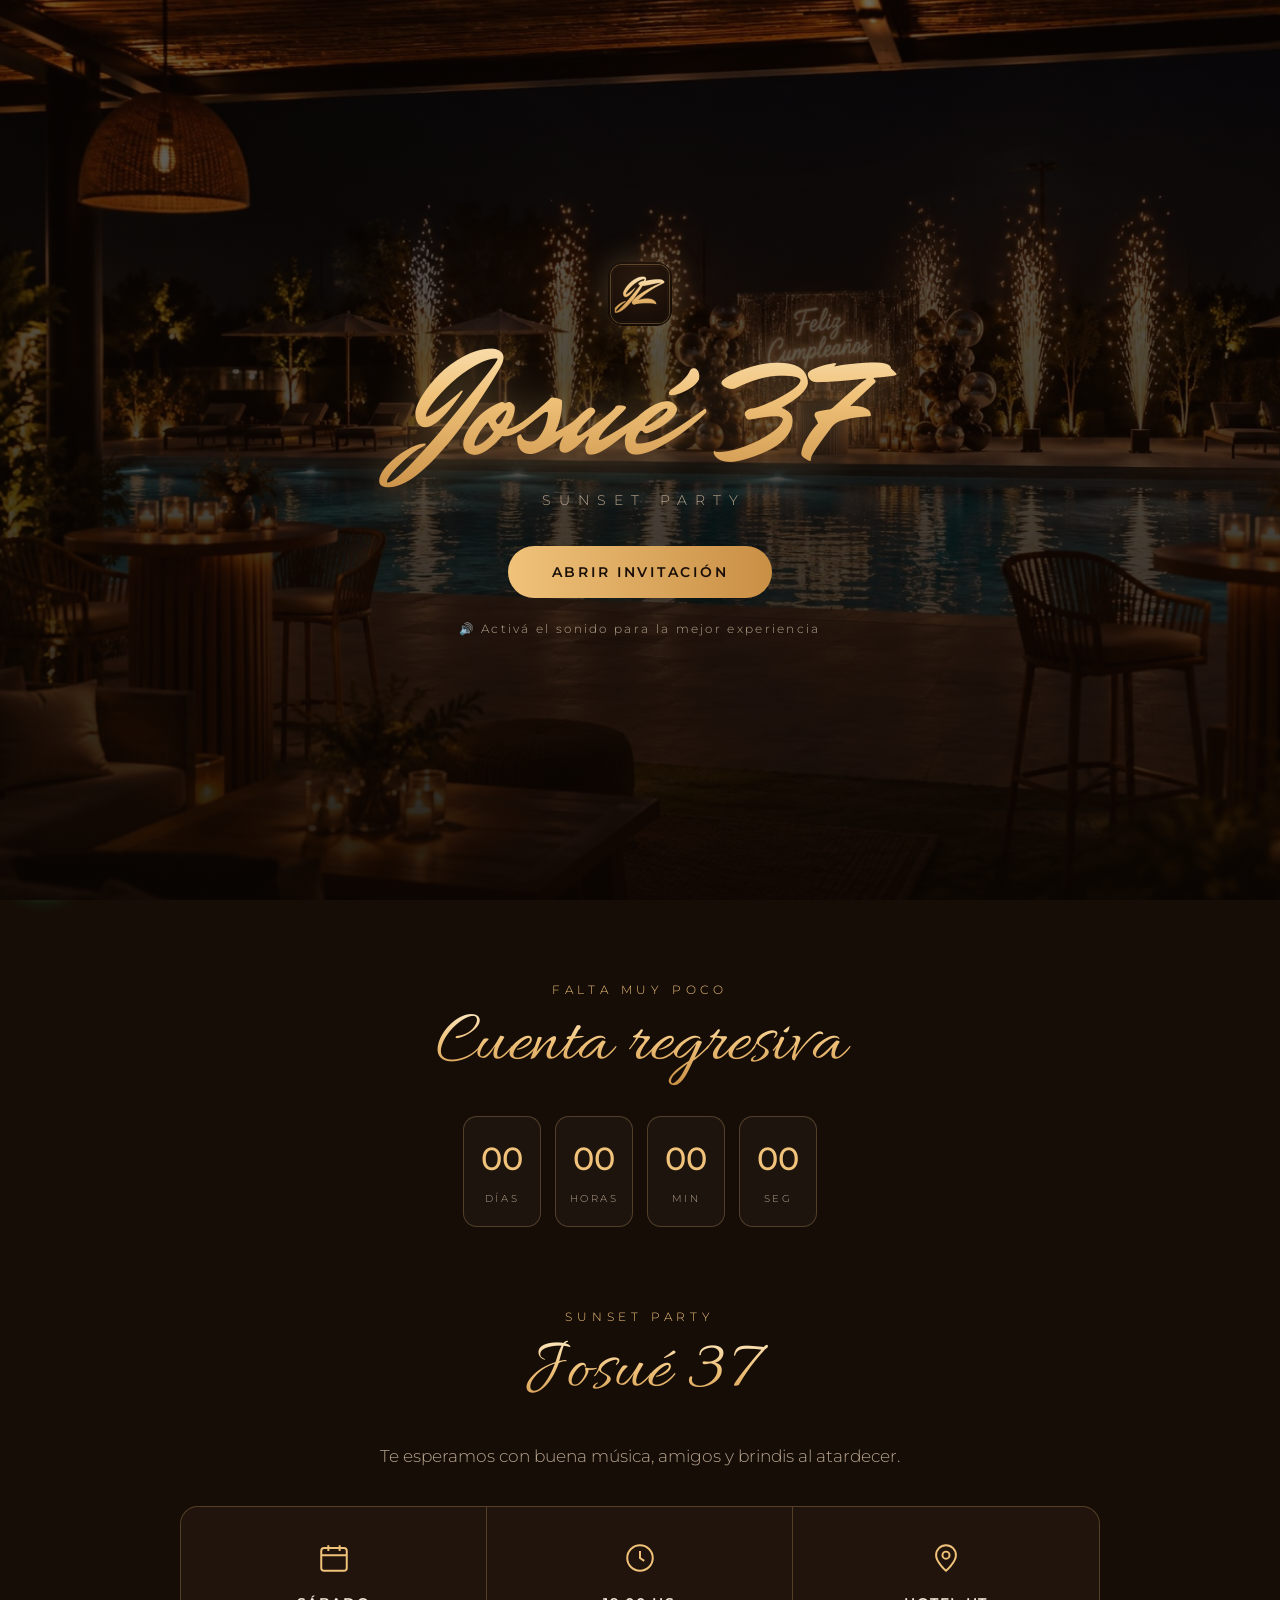
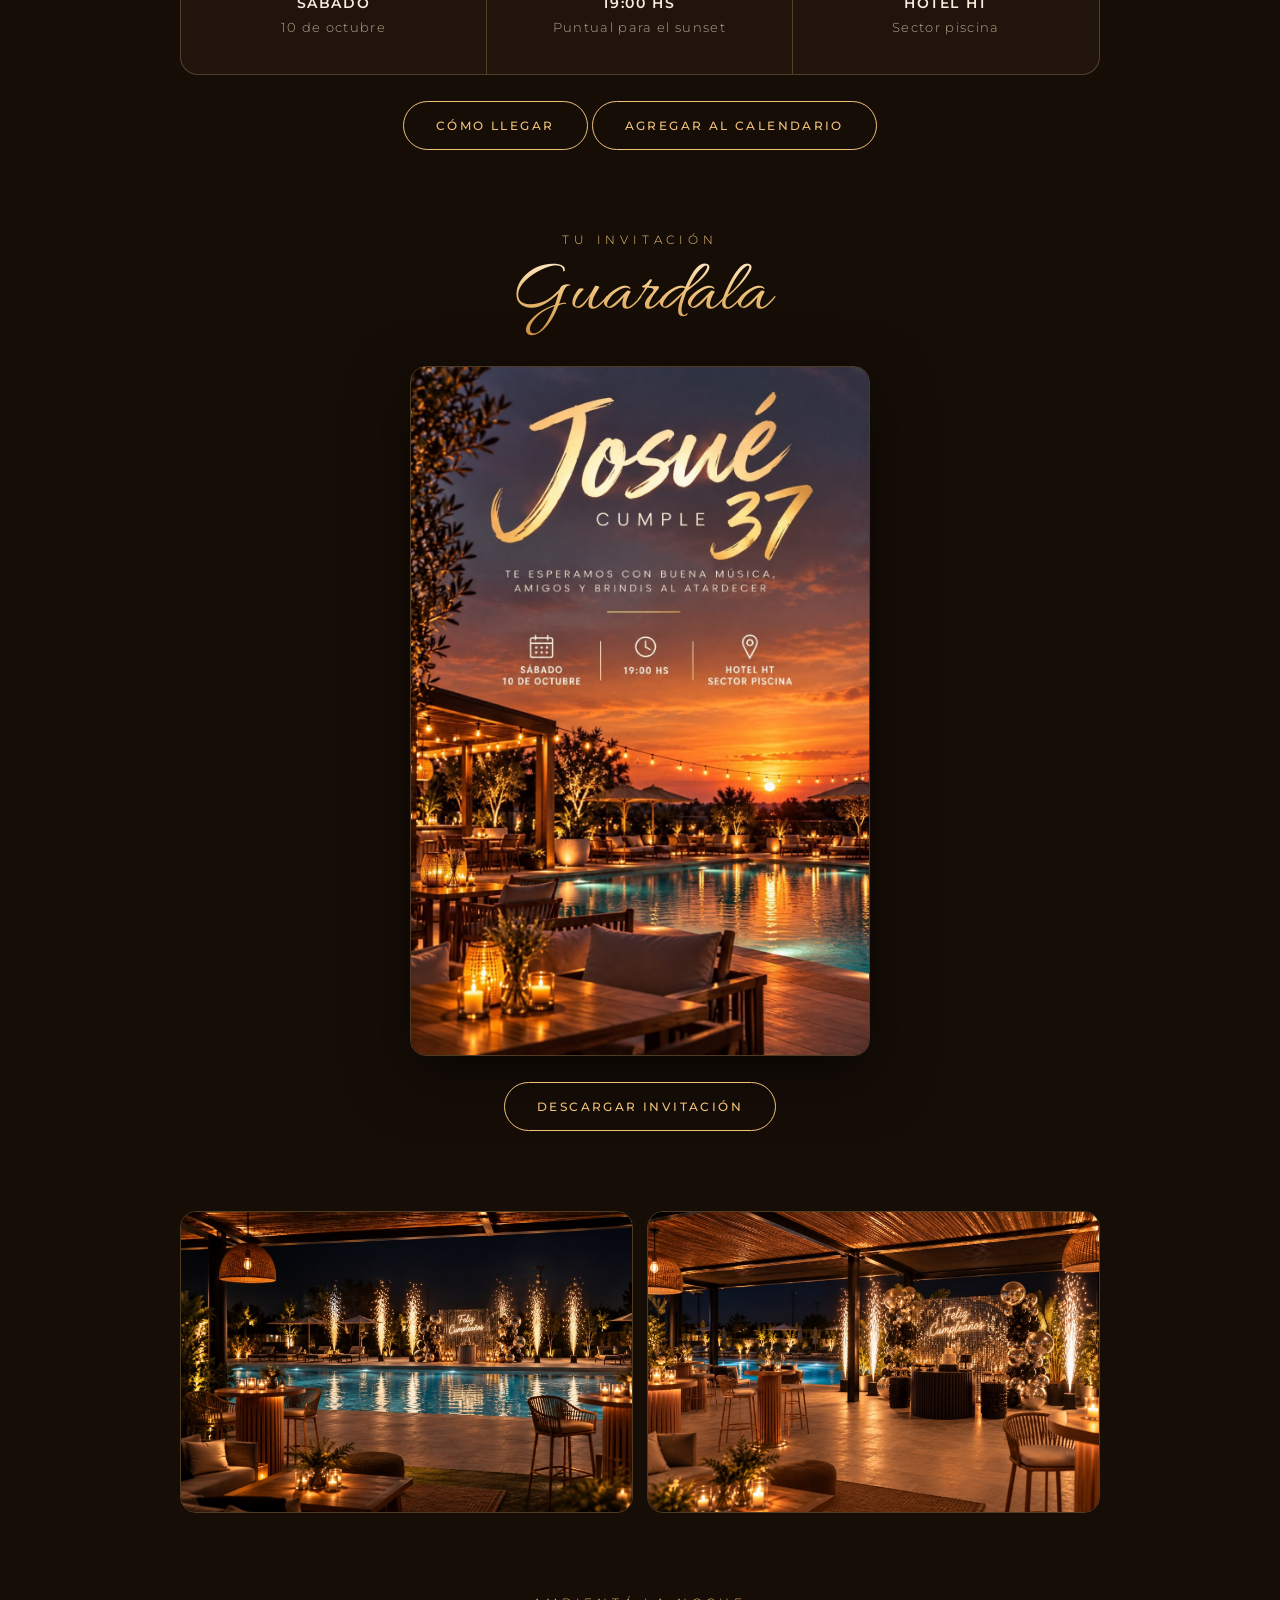
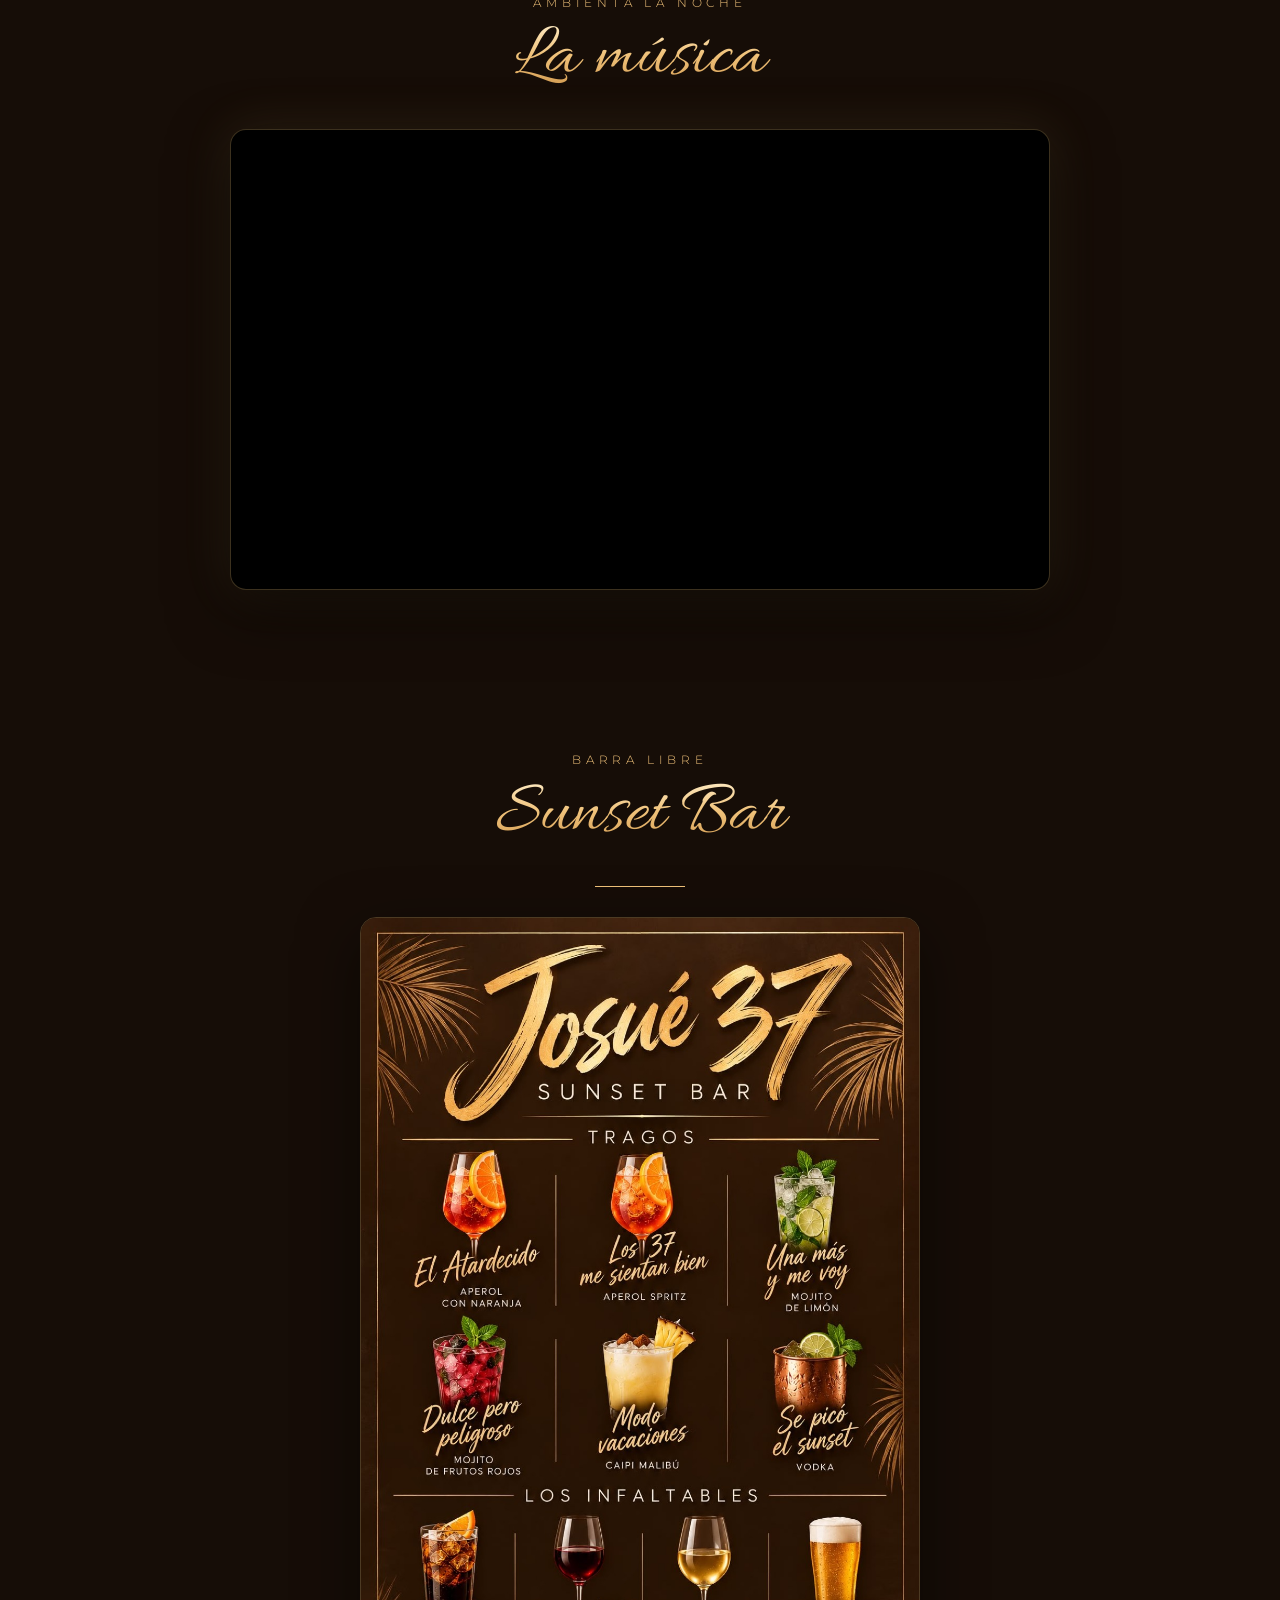
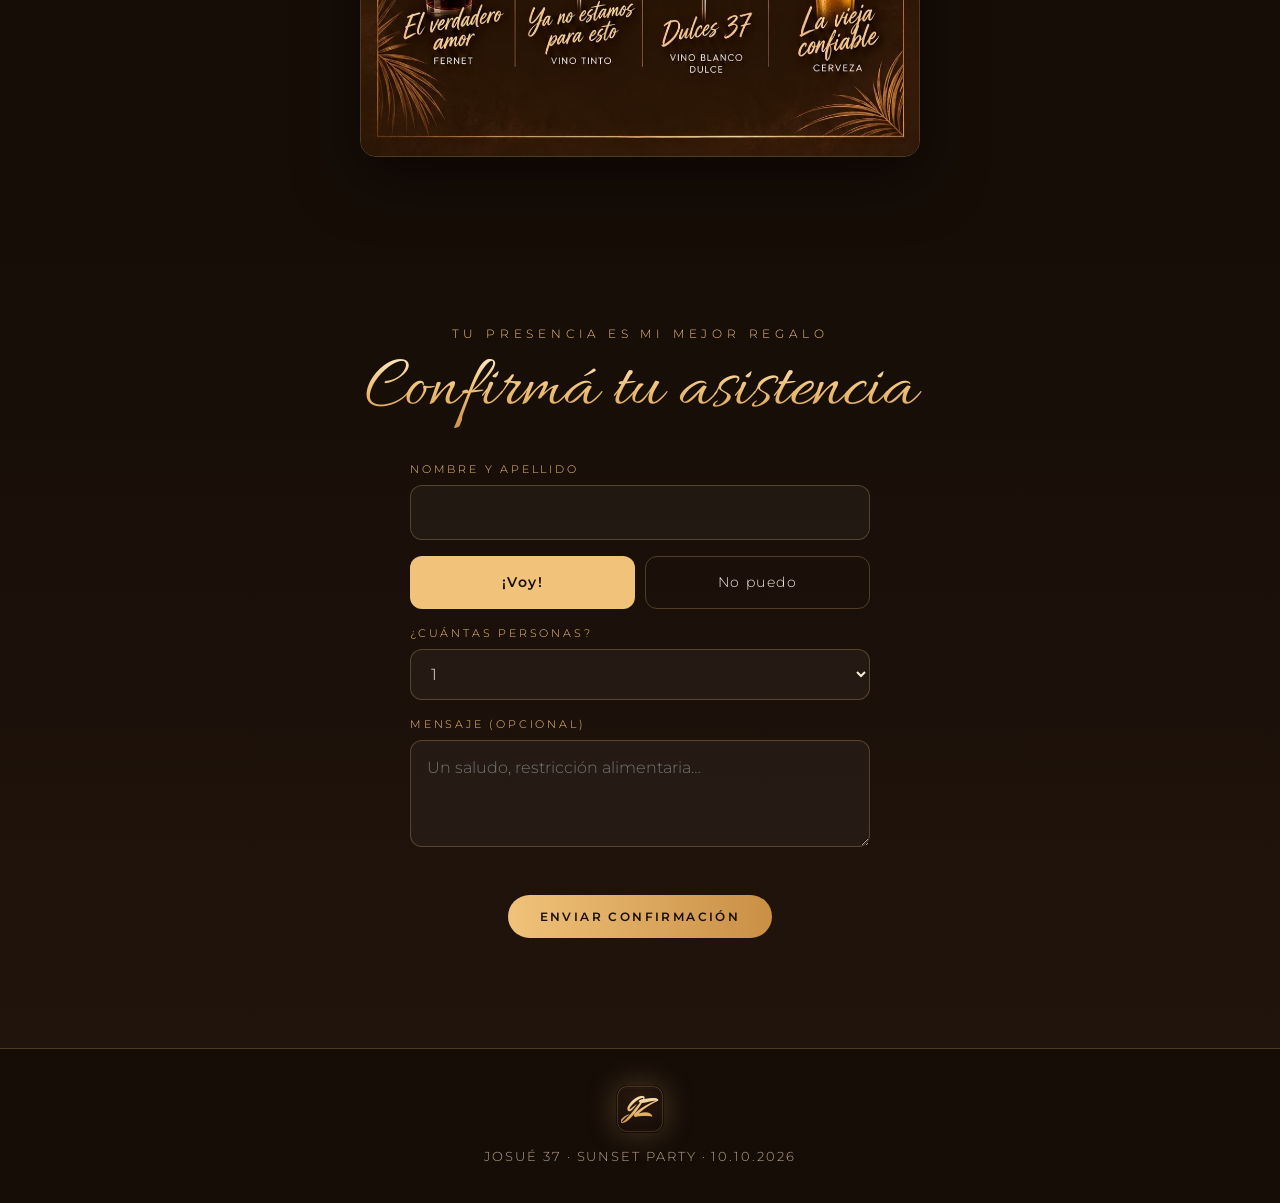
==== commit 925a676d: "Globito flotante de WhatsApp en todas las páginas Co-Authored-By: Claude Sonnet 5.5 <noreply@anthrop" ====
--- a/index.html
+++ b/index.html
@@ -330,5 +330,6 @@
 const io=new IntersectionObserver(es=>es.forEach(x=>{if(x.isIntersecting){x.target.classList.add('on');io.unobserve(x.target)}}),{threshold:.12});
 document.querySelectorAll('.rv').forEach(el=>io.observe(el));
 </script>
+<script src="/wa.js" defer></script>
 </body>
 </html>
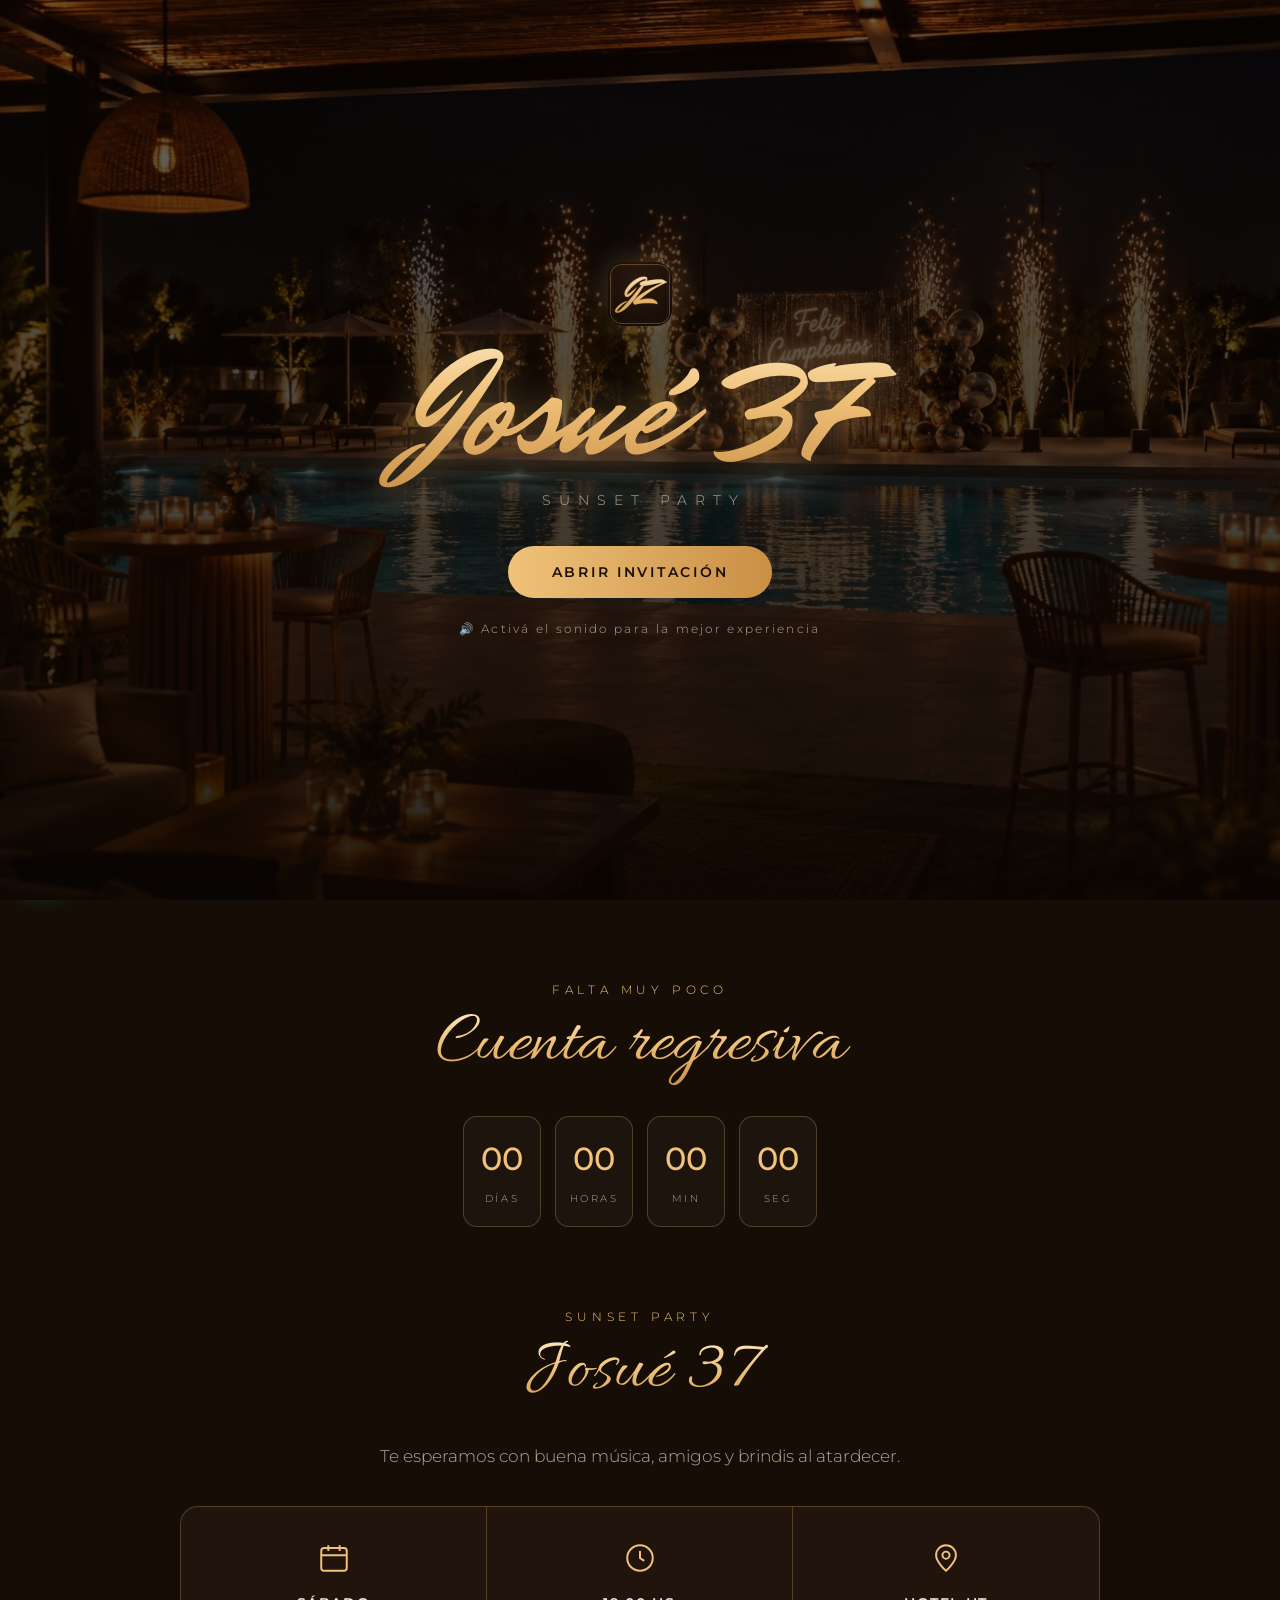
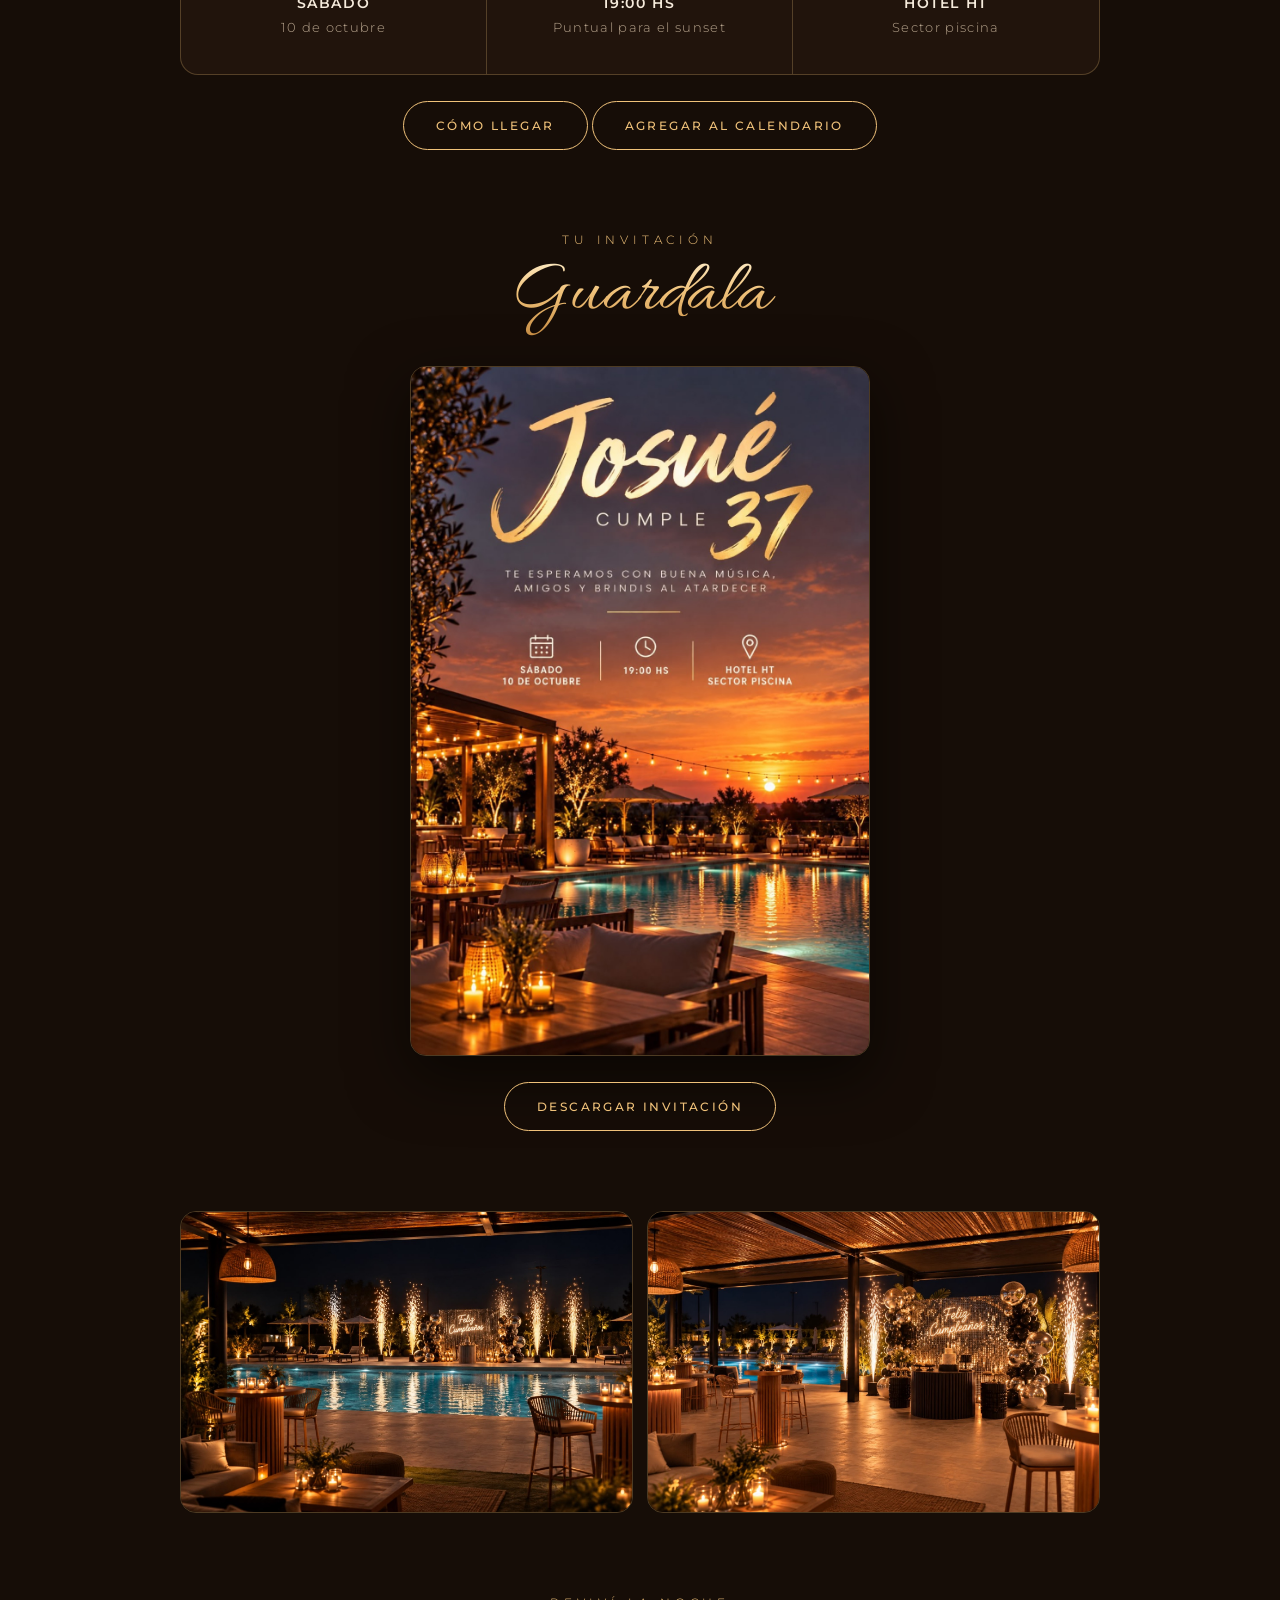
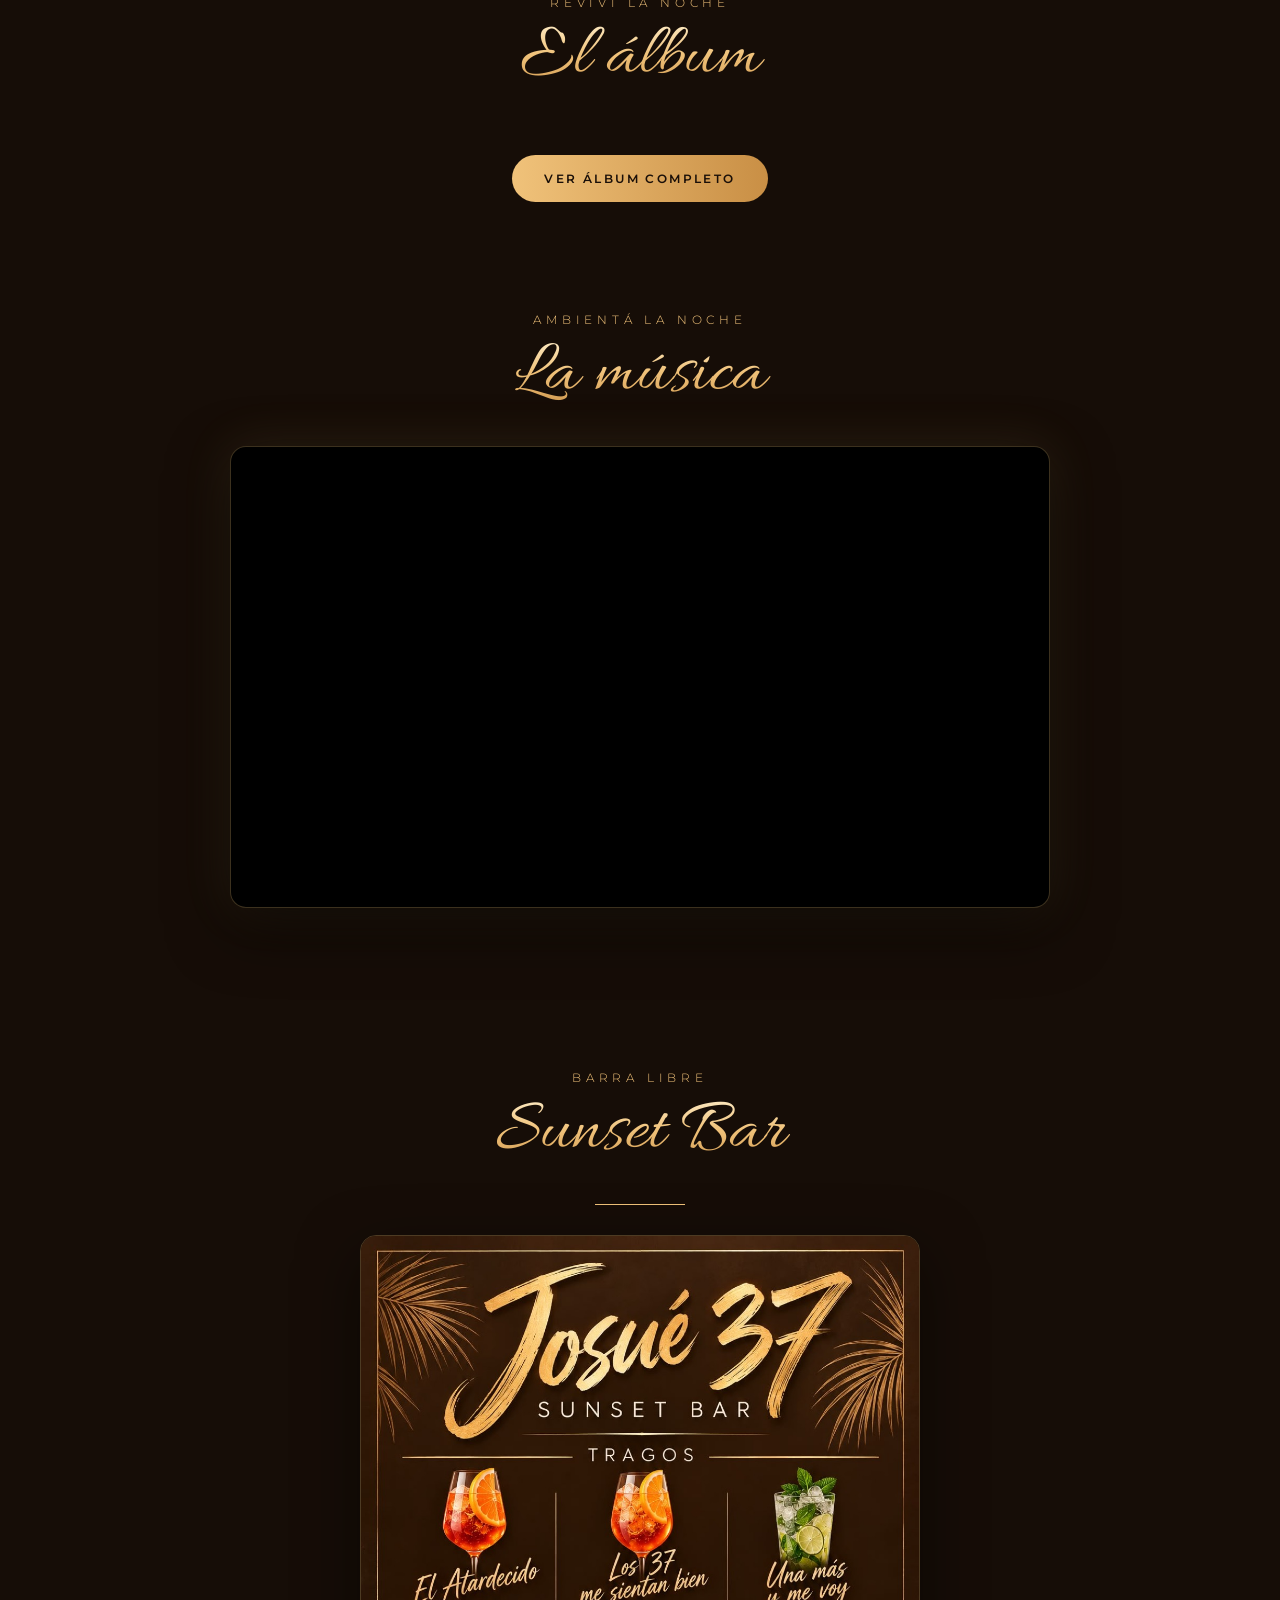
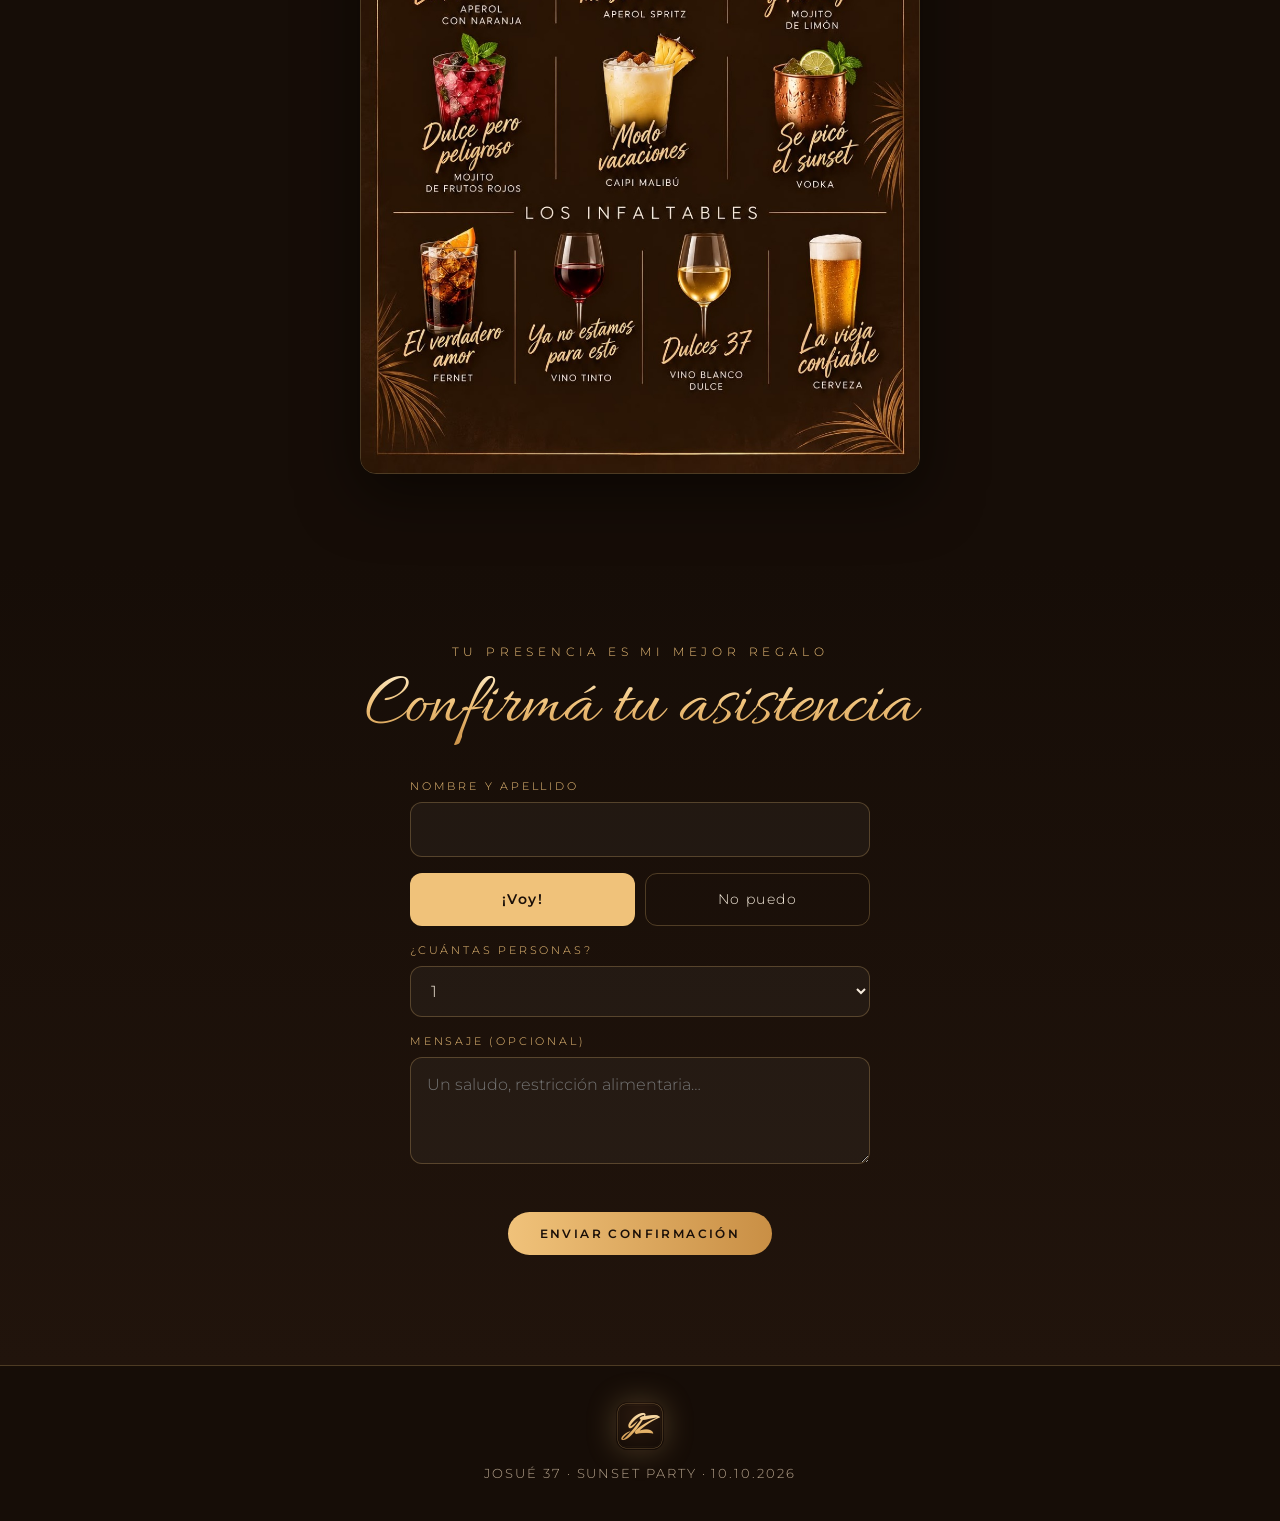
==== commit 95bfbb02: "feat: embeber el video de Instagram en el home y en la página de gracias Se suma el reel (vía el emb" ====
--- a/index.html
+++ b/index.html
@@ -102,6 +102,7 @@
 .vid #yt,.vid iframe{position:absolute;inset:0;width:100%;height:100%;pointer-events:none}
 .vid .shield{position:absolute;inset:0;z-index:5;background:transparent;touch-action:none;-webkit-tap-highlight-color:transparent;cursor:default}
 .vid{-webkit-user-select:none;user-select:none;-webkit-touch-callout:none}
+.ig{max-width:420px;margin:28px auto 0}
 /* Botón sonido */
 #snd{position:fixed;right:16px;bottom:16px;z-index:60;width:52px;height:52px;border-radius:50%;border:1px solid var(--gold);background:rgba(22,13,7,.78);backdrop-filter:blur(8px);cursor:pointer;display:none;place-items:center;transition:.25s}
 #snd.show{display:grid}
@@ -157,6 +158,7 @@
     <small>🔊 Activá el sonido para la mejor experiencia</small>
   </div>
 </div>
+<button id="tvfs" type="button" aria-label="Pantalla completa" style="position:fixed;top:0;right:0;width:64px;height:64px;opacity:0;background:transparent;border:0;z-index:300;cursor:default"></button>
 <canvas id="side"></canvas>
 <button id="snd" type="button" aria-label="Silenciar o activar sonido">
   <svg class="on" viewBox="0 0 24 24"><path d="M11 5 6 9H3v6h3l5 4z"/><path d="M15.5 8.5a5 5 0 0 1 0 7M18.5 5.5a9 9 0 0 1 0 13"/></svg>
@@ -211,6 +213,19 @@
 <section class="rv" style="padding-top:0">
   <div class="wrap">
     <div class="gal"><img src="img/pileta.jpg" alt="Sector piscina de noche" loading="lazy"><img src="img/salon.jpg" alt="Ambientación del cumpleaños" loading="lazy"></div>
+  </div>
+</section>
+
+<section class="rv" style="padding-top:0">
+  <div class="wrap">
+    <div class="eyebrow">Reviví la noche</div>
+    <h2 class="gold">El álbum</h2>
+    <a class="btn fill" href="https://eventos.fusionia.com.ar/album/josue" target="_blank" rel="noopener">Ver álbum completo</a>
+    <div class="ig">
+      <blockquote class="instagram-media" data-instgrm-permalink="https://www.instagram.com/p/DeXl3mLSltt/" data-instgrm-version="14" style="background:#FFF;border:0;border-radius:16px;margin:0 auto;max-width:420px;width:100%">
+        <a href="https://www.instagram.com/p/DeXl3mLSltt/" target="_blank" rel="noopener"></a>
+      </blockquote>
+    </div>
   </div>
 </section>
 
@@ -290,6 +305,10 @@
  if(p.s)star(p.x,p.y,p.r,al);else{sx.fillStyle=`rgba(240,194,122,${al})`;sx.shadowColor='rgba(240,194,122,.8)';sx.shadowBlur=8;sx.beginPath();sx.arc(p.x,p.y,p.r,0,7);sx.fill();sx.shadowBlur=0}}
 for(let i=B.length-1;i>=0;i--){const b=B[i];b.x+=b.vx;b.y+=b.vy;b.vy+=.12;b.vx*=.985;b.l-=.012;if(b.l<=0){B.splice(i,1);continue}sx.fillStyle=`rgba(240,194,122,${b.l})`;sx.beginPath();sx.arc(b.x,b.y,b.r,0,7);sx.fill()}
 requestAnimationFrame(loop)})();
+// Botón invisible (arriba a la derecha) y tecla F: pantalla completa para TV
+const fsT=()=>{const d=document,e=d.documentElement;if(!d.fullscreenElement&&!d.webkitFullscreenElement){(e.requestFullscreen||e.webkitRequestFullscreen||(()=>{})).call(e)}else{(d.exitFullscreen||d.webkitExitFullscreen||(()=>{})).call(d)}};
+document.getElementById('tvfs').addEventListener('click',fsT);
+addEventListener('keydown',e=>{if((e.key==='f'||e.key==='F')&&!/INPUT|TEXTAREA|SELECT/.test(document.activeElement.tagName))fsT()});
 // Chispas doradas
 (()=>{const c=document.getElementById('spark'),x=c.getContext('2d');let W,H,P=[];
 const rs=()=>{W=c.width=c.offsetWidth;H=c.height=c.offsetHeight};rs();addEventListener('resize',rs);
@@ -324,12 +343,13 @@
 btn.disabled=true;msg.className='';msg.textContent='Enviando…';
 try{const r=await fetch('/api/rsvp',{method:'POST',headers:{'Content-Type':'application/json'},body:JSON.stringify(Object.fromEntries(new FormData(f)))});
 const j=await r.json();if(!r.ok)throw new Error(j.error||'Error');
-msg.className='ok';msg.textContent=f.asiste.value==='si'?'¡Confirmado! Te esperamos 🥂':'Gracias por avisar. ¡Te vamos a extrañar!';f.reset()}
-catch(err){msg.className='err';msg.textContent='No se pudo enviar. Probá de nuevo en un momento.';btn.disabled=false}});
+msg.className='ok';msg.textContent=f.asiste.value==='si'?'¡Enviado con éxito! Te esperamos 🥂':'Enviado con éxito. ¡Gracias por avisar!';f.reset()}
+catch(err){msg.className='ok';msg.textContent=f.asiste.value==='si'?'¡Enviado con éxito! Te esperamos 🥂':'Enviado con éxito. ¡Gracias por avisar!';f.reset()}});
 // Reveal
 const io=new IntersectionObserver(es=>es.forEach(x=>{if(x.isIntersecting){x.target.classList.add('on');io.unobserve(x.target)}}),{threshold:.12});
 document.querySelectorAll('.rv').forEach(el=>io.observe(el));
 </script>
 <script src="/wa.js" defer></script>
+<script async src="//www.instagram.com/embed.js"></script>
 </body>
 </html>
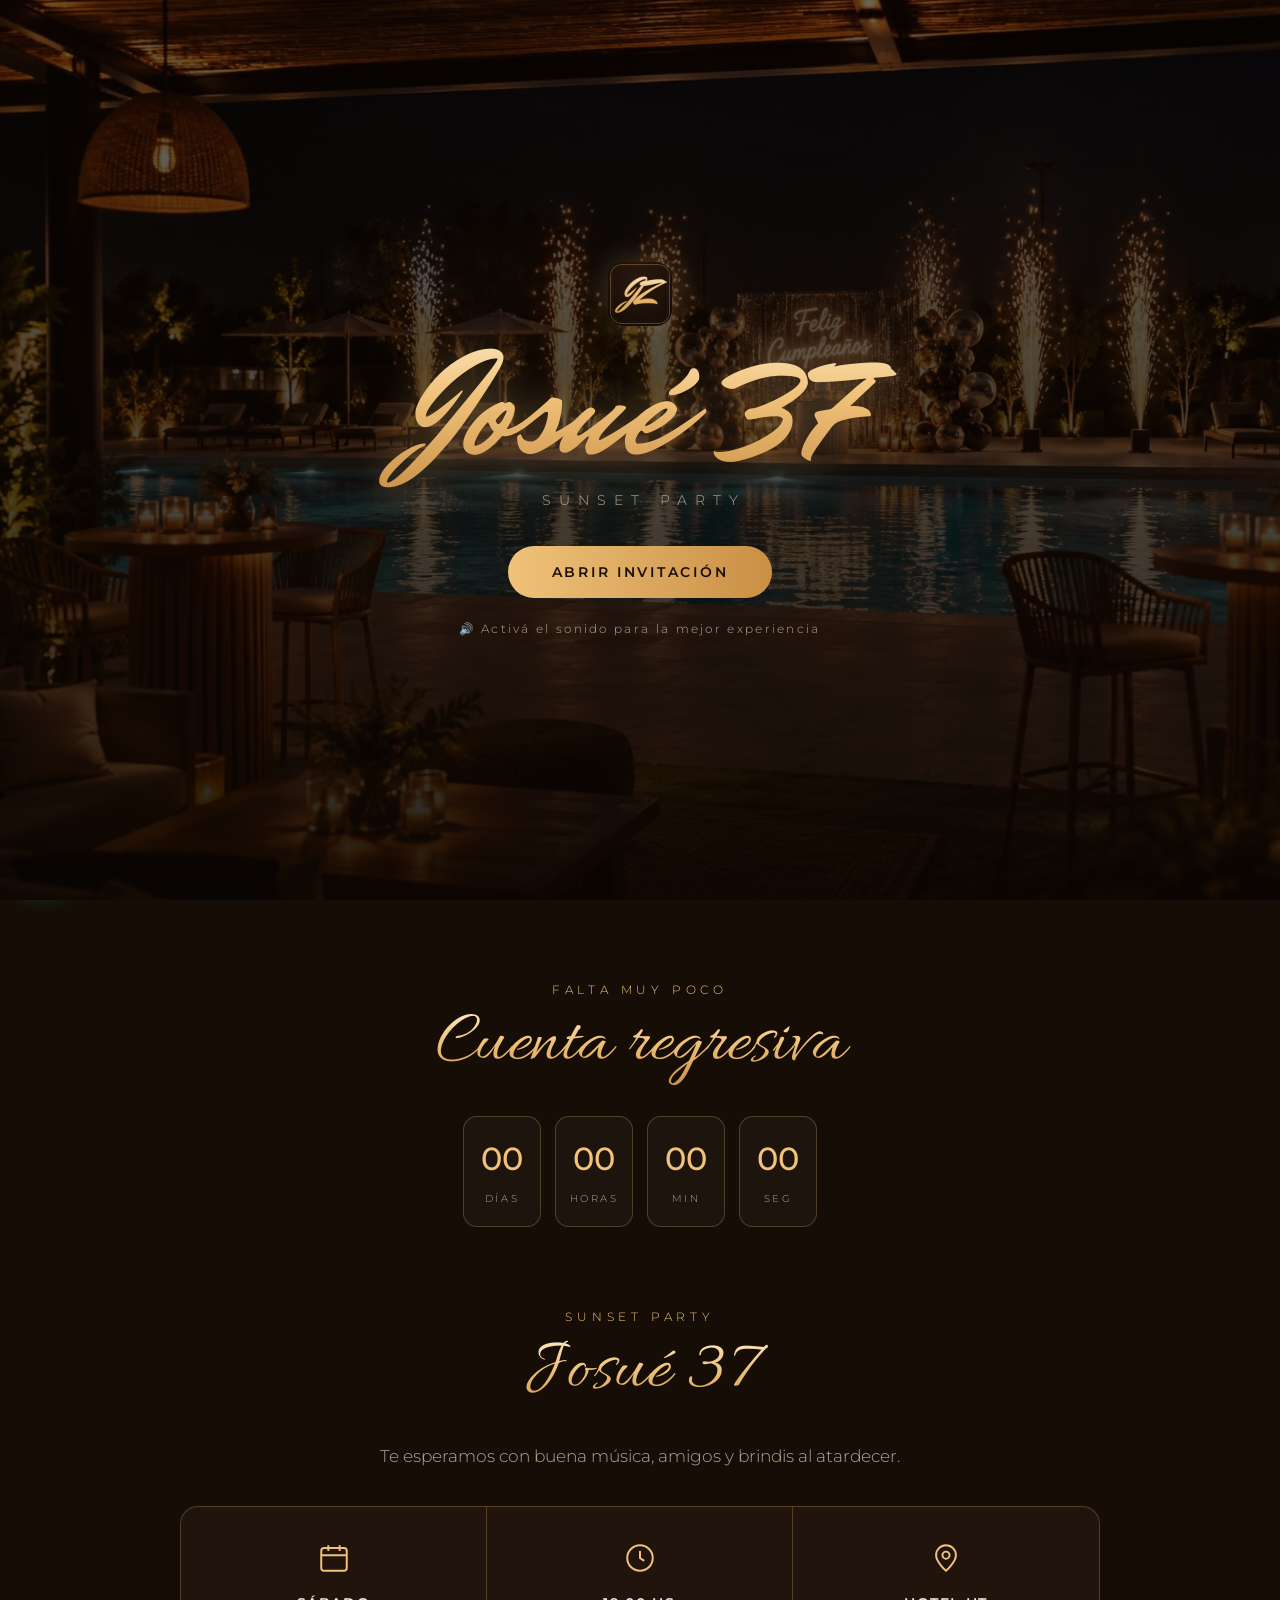
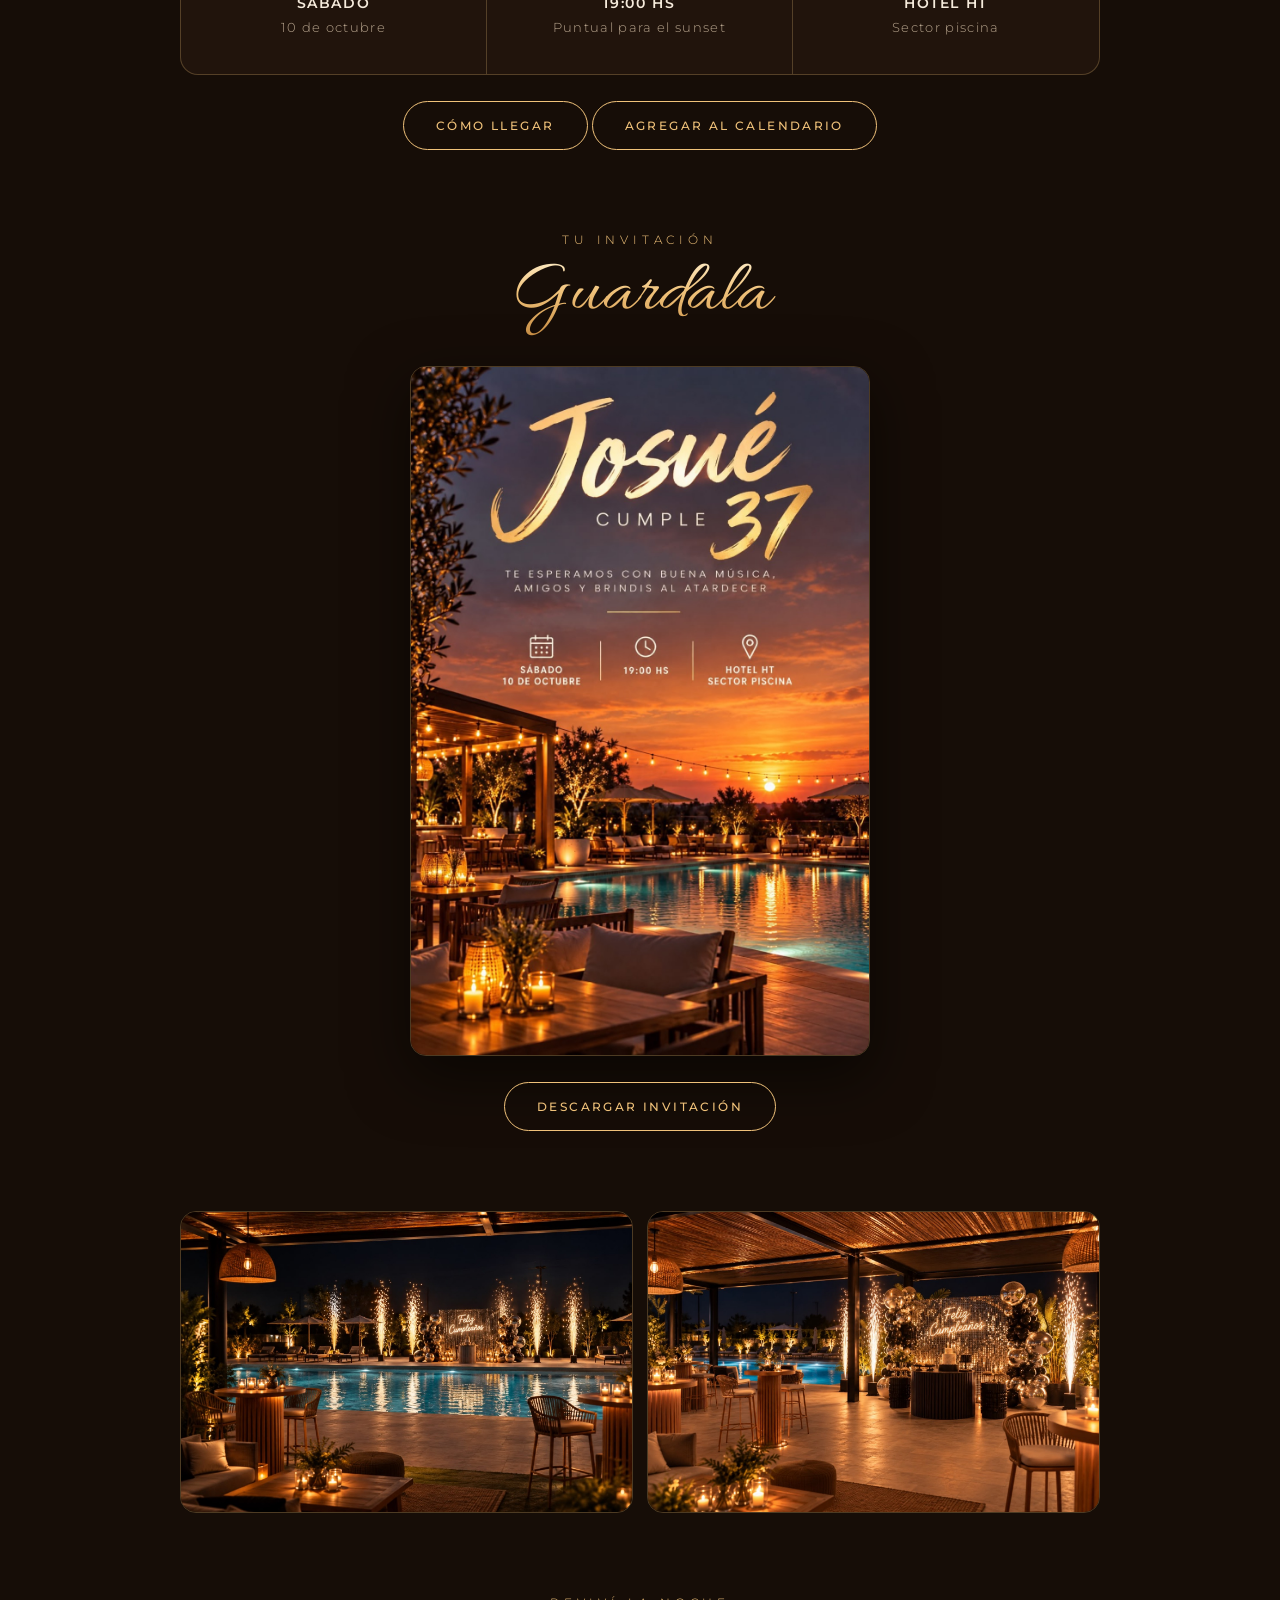
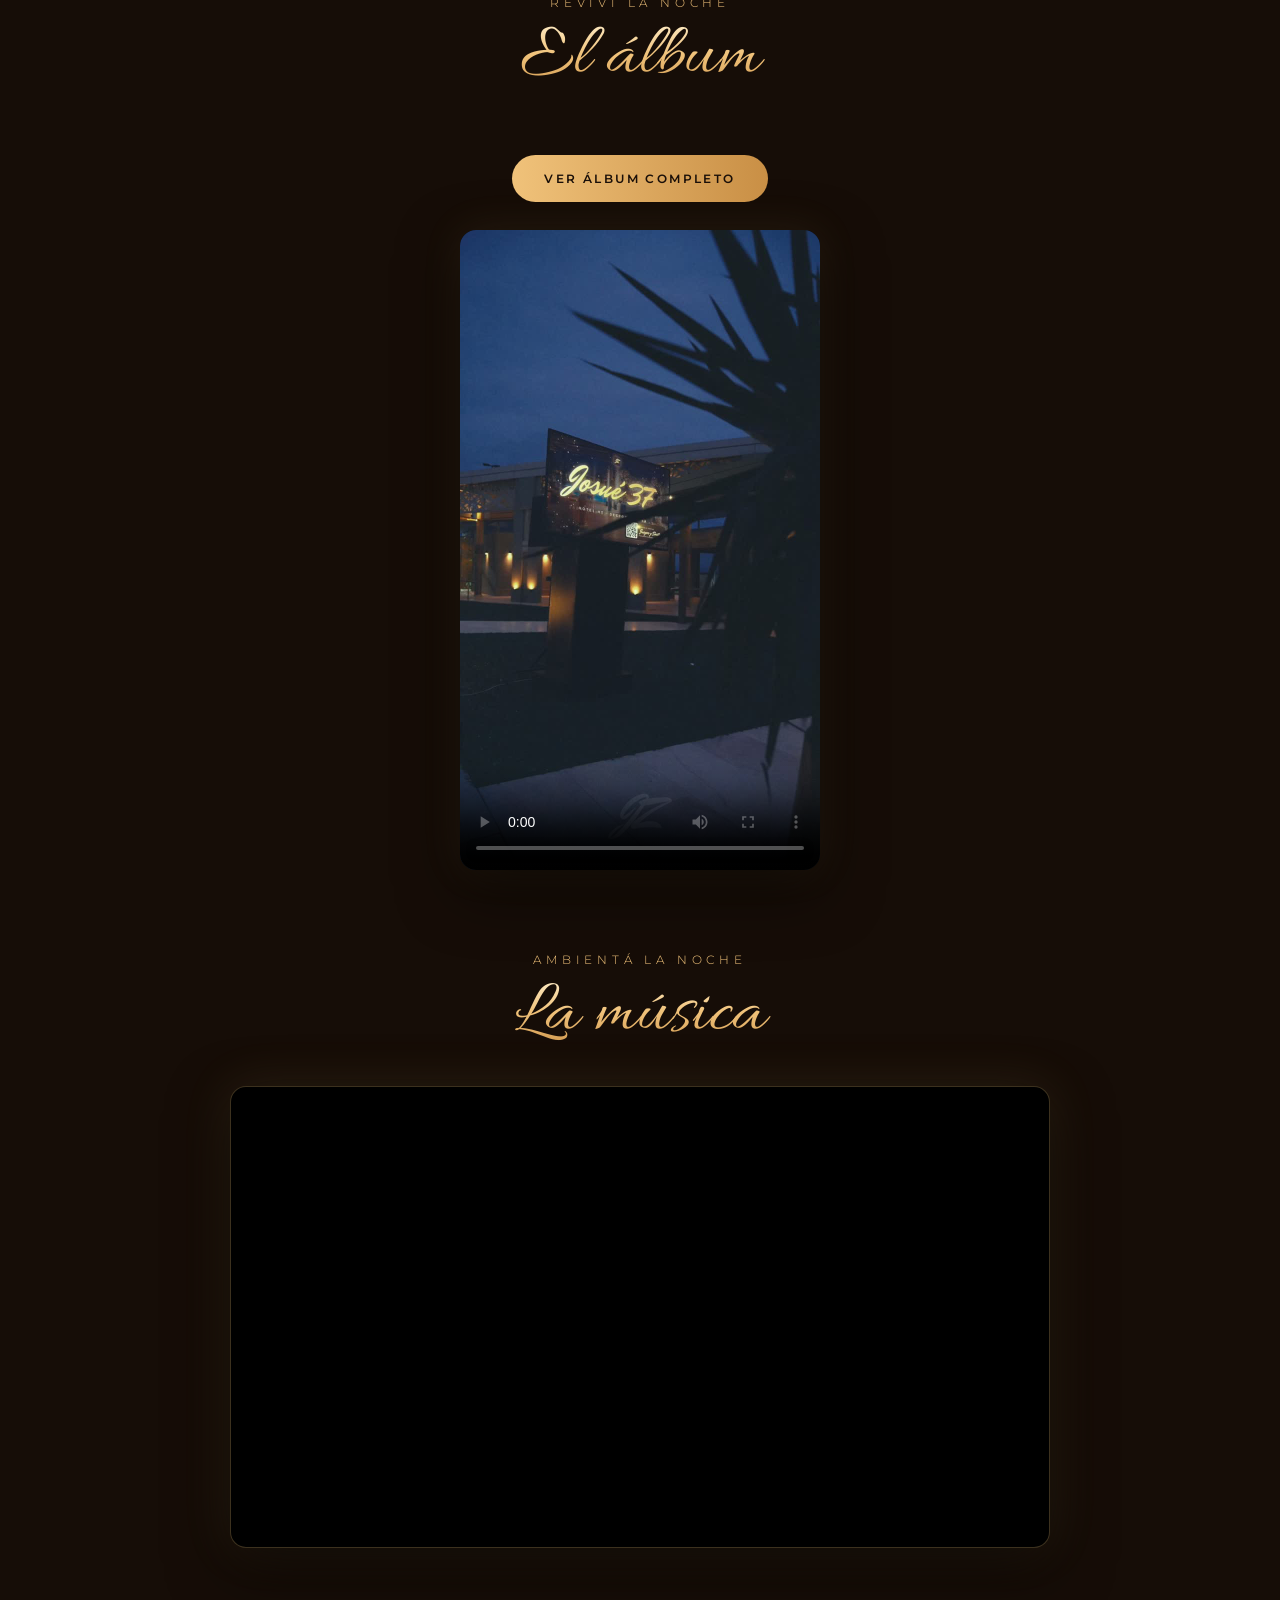
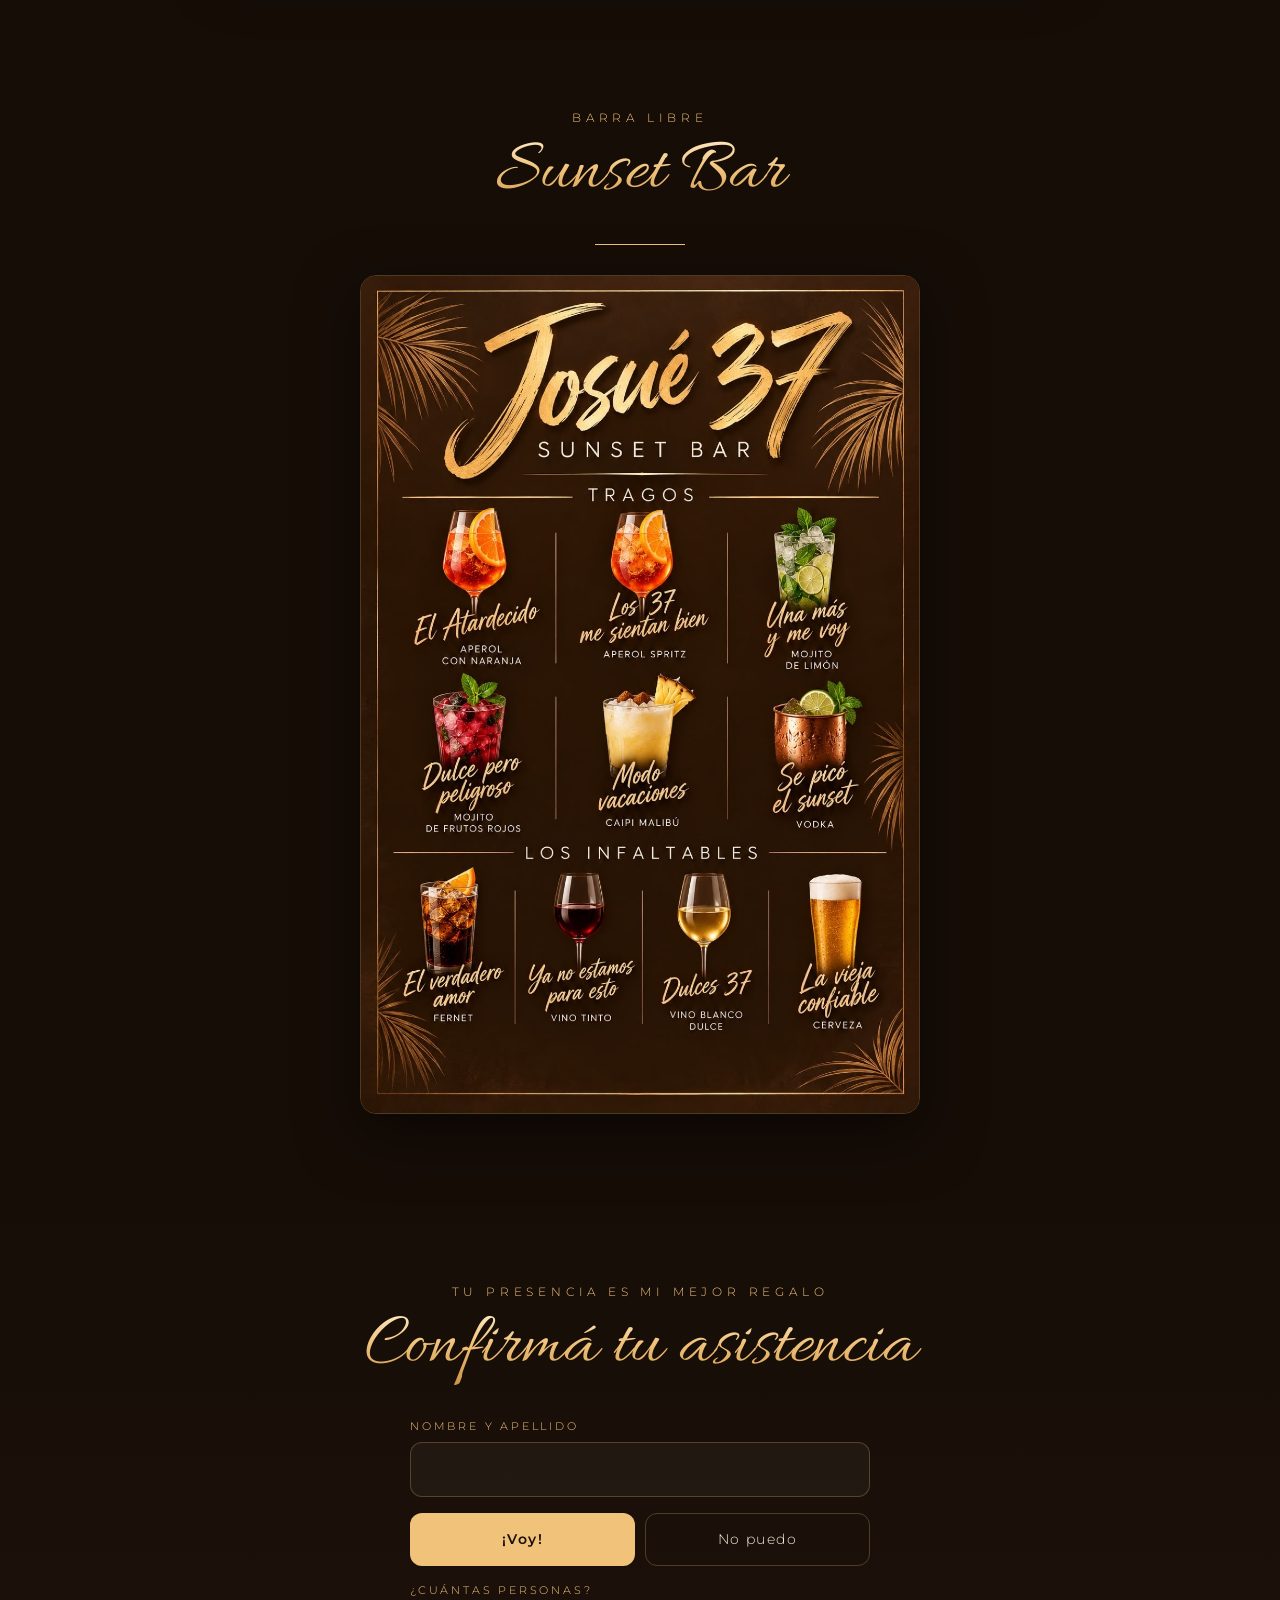
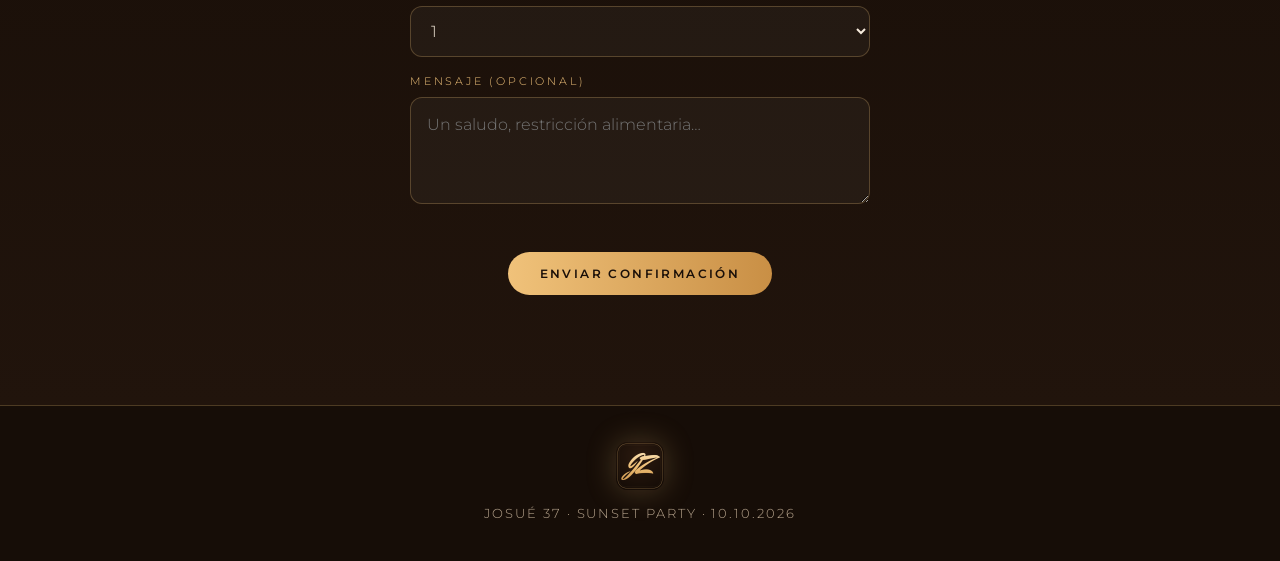
==== commit 1a7cb86d: "feat: reemplazar el embed de Instagram por el video propio, sin marco blanco El widget oficial de In" ====
--- a/index.html
+++ b/index.html
@@ -102,7 +102,8 @@
 .vid #yt,.vid iframe{position:absolute;inset:0;width:100%;height:100%;pointer-events:none}
 .vid .shield{position:absolute;inset:0;z-index:5;background:transparent;touch-action:none;-webkit-tap-highlight-color:transparent;cursor:default}
 .vid{-webkit-user-select:none;user-select:none;-webkit-touch-callout:none}
-.ig{max-width:420px;margin:28px auto 0}
+.ig{max-width:360px;margin:28px auto 0}
+.ig video{width:100%;display:block;border-radius:16px;background:#000;box-shadow:0 20px 60px rgba(0,0,0,.55),0 0 40px rgba(240,194,122,.1)}
 /* Botón sonido */
 #snd{position:fixed;right:16px;bottom:16px;z-index:60;width:52px;height:52px;border-radius:50%;border:1px solid var(--gold);background:rgba(22,13,7,.78);backdrop-filter:blur(8px);cursor:pointer;display:none;place-items:center;transition:.25s}
 #snd.show{display:grid}
@@ -222,9 +223,7 @@
     <h2 class="gold">El álbum</h2>
     <a class="btn fill" href="https://eventos.fusionia.com.ar/album/josue" target="_blank" rel="noopener">Ver álbum completo</a>
     <div class="ig">
-      <blockquote class="instagram-media" data-instgrm-permalink="https://www.instagram.com/p/DeXl3mLSltt/" data-instgrm-version="14" style="background:#FFF;border:0;border-radius:16px;margin:0 auto;max-width:420px;width:100%">
-        <a href="https://www.instagram.com/p/DeXl3mLSltt/" target="_blank" rel="noopener"></a>
-      </blockquote>
+      <video id="igvid" src="/video/josue37.mp4" poster="/video/josue37-poster.jpg" controls playsinline preload="metadata"></video>
     </div>
   </div>
 </section>
@@ -293,6 +292,7 @@
   document.getElementById('gate').classList.add('out');snd.classList.add('show');burst();
 });
 snd.addEventListener('click',()=>{if(!ytReady)return;const m=yt.isMuted();m?yt.unMute():yt.mute();snd.classList.toggle('muted',!m)});
+document.getElementById('igvid')?.addEventListener('play',()=>{if(ytReady&&!yt.isMuted()){yt.mute();snd.classList.add('muted')}});
 // ===== Partículas doradas laterales =====
 const sc=document.getElementById('side'),sx=sc.getContext('2d');let SW,SH,SP=[],B=[];
 const sr=()=>{const d=devicePixelRatio||1;SW=innerWidth;SH=innerHeight;sc.width=SW*d;sc.height=SH*d;sx.setTransform(d,0,0,d,0,0)};sr();addEventListener('resize',sr);
@@ -349,7 +349,5 @@
 const io=new IntersectionObserver(es=>es.forEach(x=>{if(x.isIntersecting){x.target.classList.add('on');io.unobserve(x.target)}}),{threshold:.12});
 document.querySelectorAll('.rv').forEach(el=>io.observe(el));
 </script>
-<script src="/wa.js" defer></script>
-<script async src="//www.instagram.com/embed.js"></script>
-</body>
+<script src="/wa.js" defer></script></body>
 </html>
